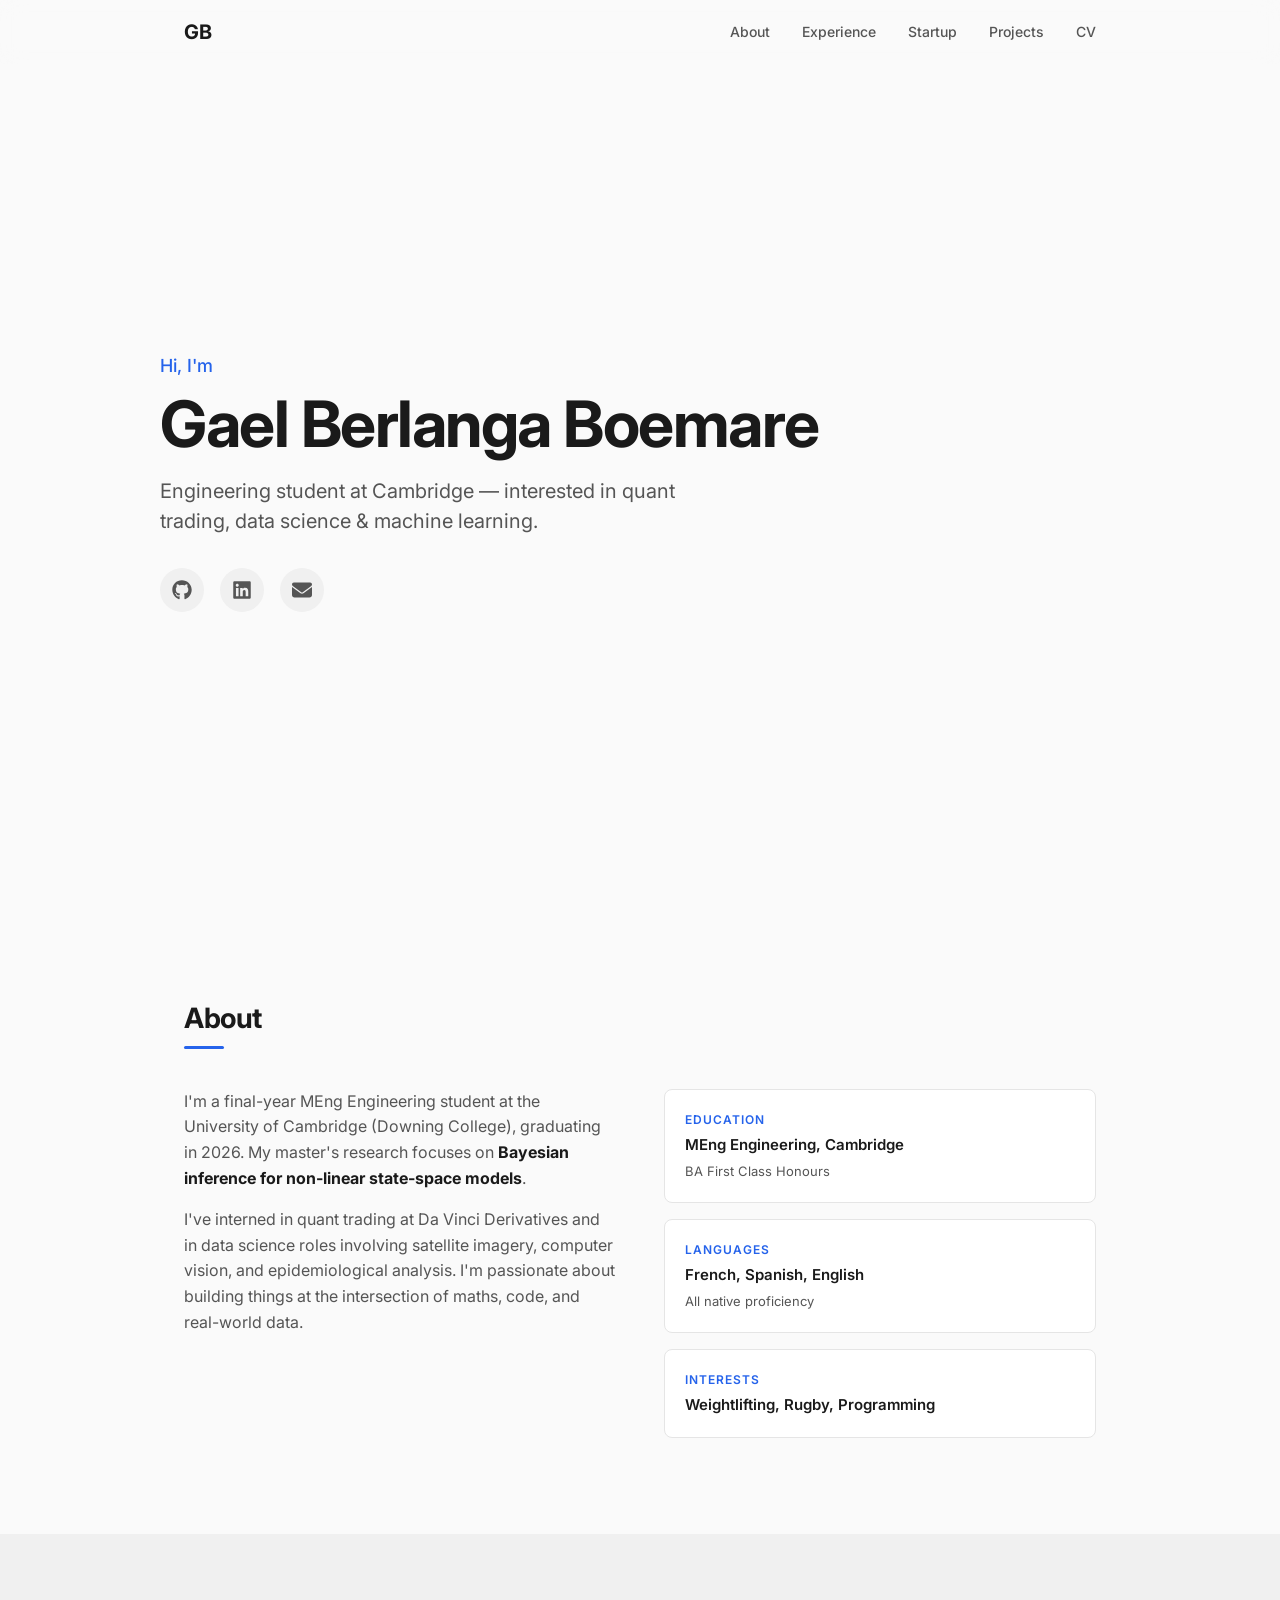
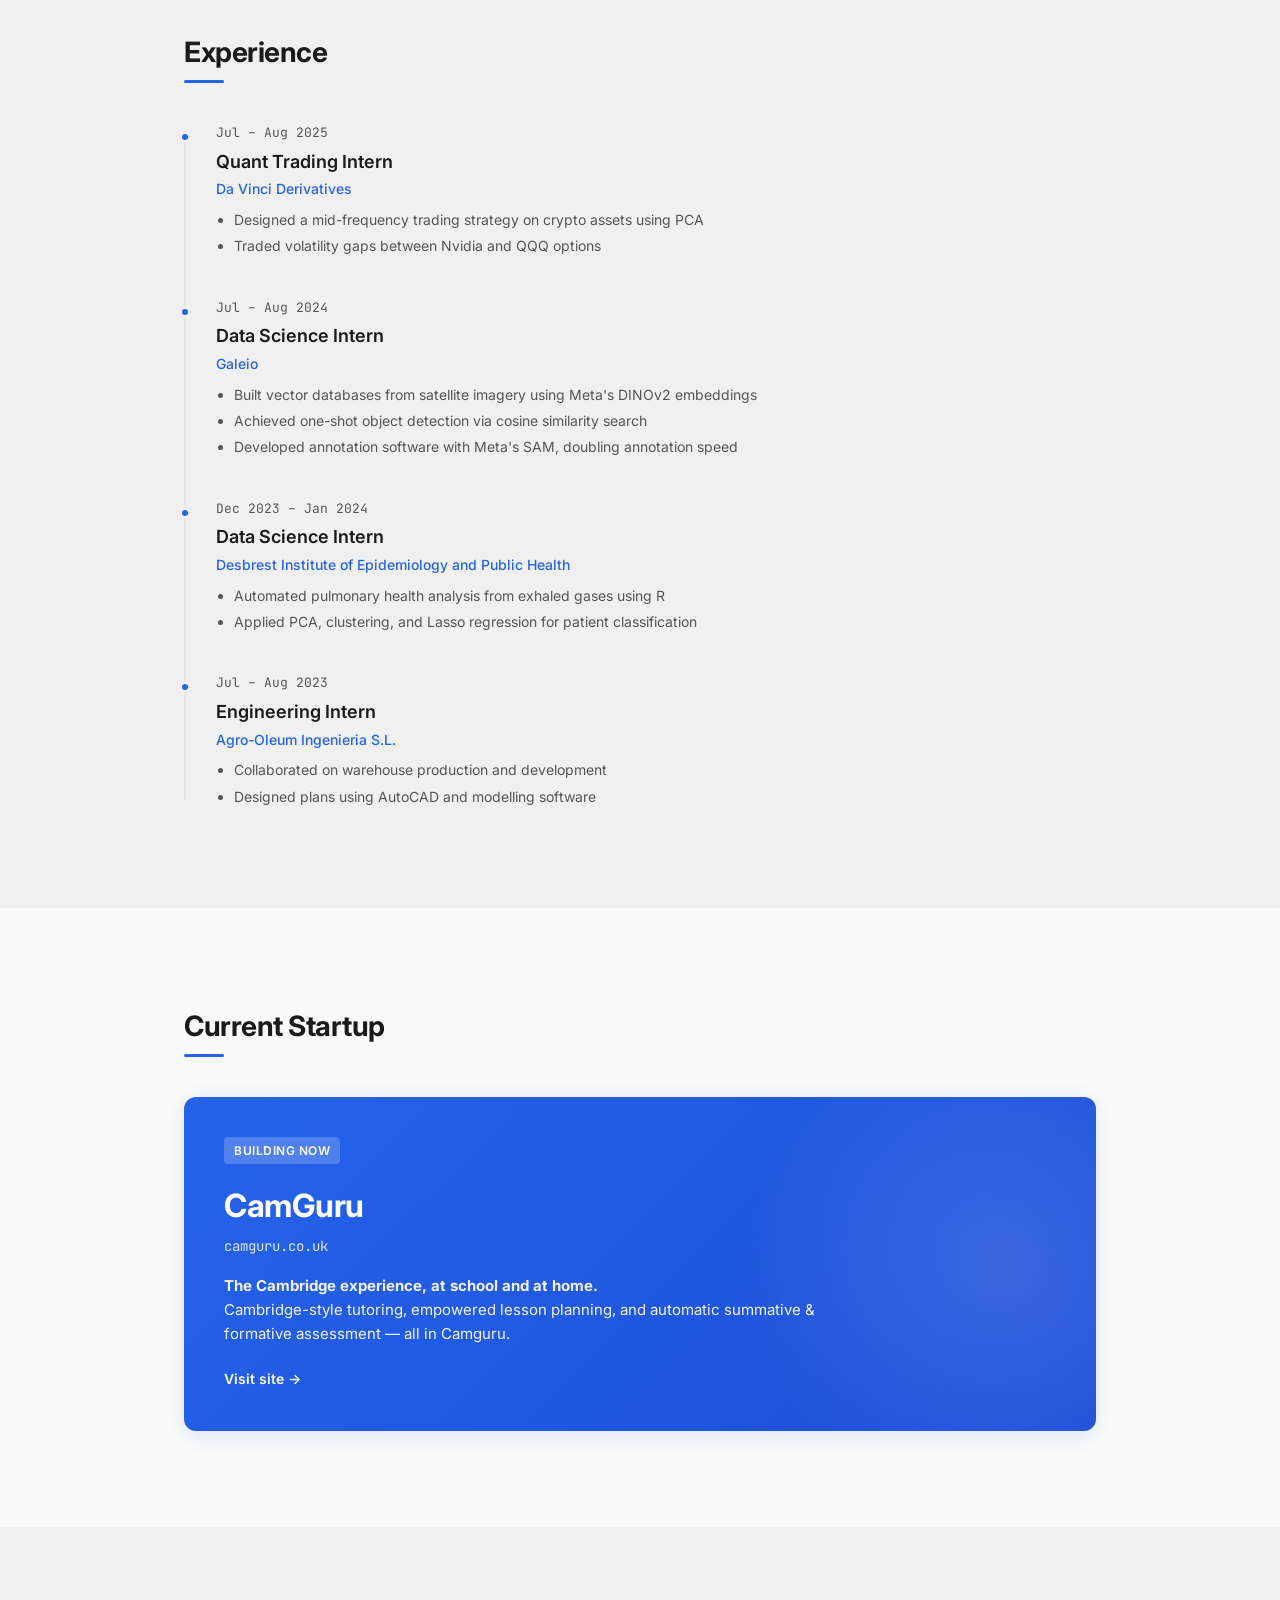
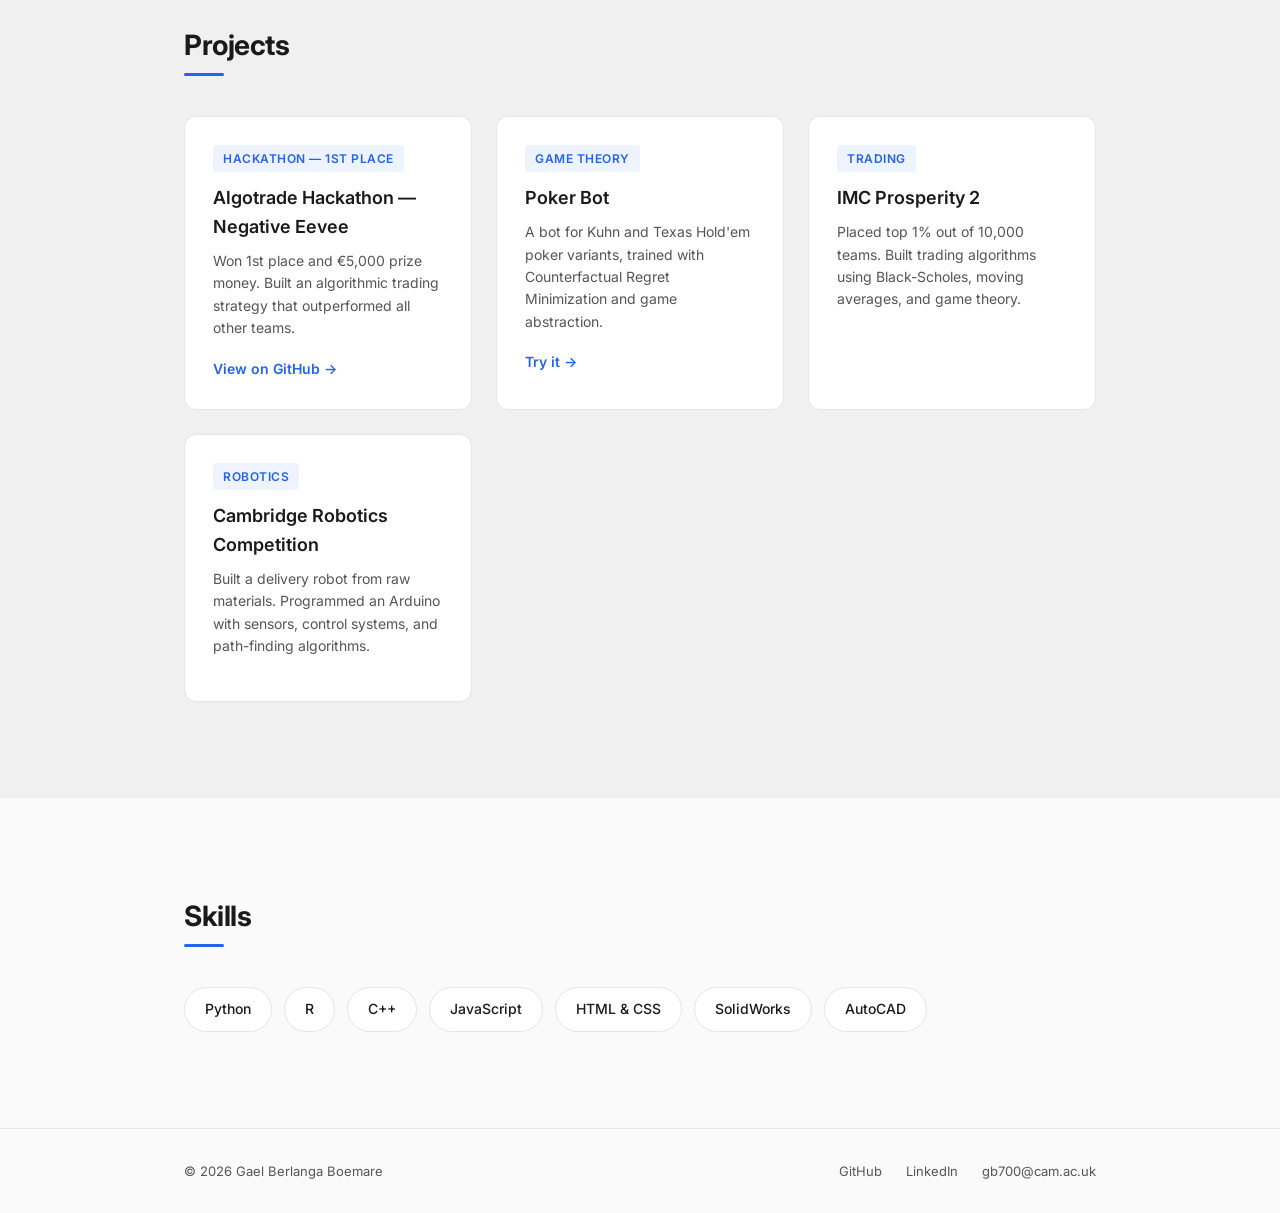
==== index.html @ a9bbea98 "update camguru description Co-Authored-By: Claude Opus 4.7 (1M context) <noreply@anthropic.com>" ====
<!DOCTYPE html>
<html lang="en">
<head>
  <meta charset="utf-8">
  <meta name="viewport" content="width=device-width, initial-scale=1.0">
  <title>Gael Berlanga Boemare</title>
  <meta name="description" content="Gael Berlanga Boemare — Engineering student at Cambridge. Quant trading, data science, and machine learning.">
  <meta name="keywords" content="Gael Berlanga Boemare, Cambridge, Engineering, Quant, Data Science, Machine Learning, AI, Python">
  <meta name="author" content="Gael Berlanga Boemare">

  <meta property="og:title" content="Gael Berlanga Boemare">
  <meta property="og:description" content="Engineering student at Cambridge. Quant trading, data science, and machine learning.">
  <meta property="og:type" content="website">

  <link rel="icon" type="image/svg+xml" href="/assets/icon.svg">
  <link rel="icon" type="image/png" sizes="32x32" href="/assets/icon-32.png">
  <link rel="icon" type="image/png" sizes="144x144" href="/assets/icon-144.png">
  <link rel="apple-touch-icon" href="/assets/apple-touch-icon.png">
  <link rel="preconnect" href="https://fonts.googleapis.com">
  <link rel="preconnect" href="https://fonts.gstatic.com" crossorigin>
  <link href="https://fonts.googleapis.com/css2?family=Inter:wght@400;500;600;700&family=JetBrains+Mono:wght@400;500&display=swap" rel="stylesheet">
  <link rel="stylesheet" href="/style.css">
</head>
<body>

  <!-- Navigation -->
  <nav id="nav">
    <div class="nav-inner">
      <a href="#" class="nav-logo">GB</a>
      <div class="nav-links">
        <a href="#about">About</a>
        <a href="#experience">Experience</a>
        <a href="#startup">Startup</a>
        <a href="#projects">Projects</a>
        <a href="/GaelBerlangaBoemareCV.pdf" target="_blank">CV</a>
      </div>
    </div>
  </nav>

  <!-- Hero -->
  <header class="hero">
    <div class="hero-content">
      <p class="hero-greeting">Hi, I'm</p>
      <h1 class="hero-name">Gael Berlanga Boemare</h1>
      <p class="hero-tagline">Engineering student at Cambridge &mdash; interested in quant trading, data science &amp; machine learning.</p>
      <div class="hero-links">
        <a href="https://github.com/Gael-BB" target="_blank" rel="noopener" aria-label="GitHub">
          <svg viewBox="0 0 496 512" fill="currentColor"><path d="M165.9 397.4c0 2-2.3 3.6-5.2 3.6-3.3.3-5.6-1.3-5.6-3.6 0-2 2.3-3.6 5.2-3.6 3-.3 5.6 1.3 5.6 3.6zm-31.1-4.5c-.7 2 1.3 4.3 4.3 4.9 2.6 1 5.6 0 6.2-2s-1.3-4.3-4.3-5.2c-2.6-.7-5.5.3-6.2 2.3zm44.2-1.7c-2.9.7-4.9 2.6-4.6 4.9.3 2 2.9 3.3 5.9 2.6 2.9-.7 4.9-2.6 4.6-4.6-.3-1.9-3-3.2-5.9-2.9zM244.8 8C106.1 8 0 113.3 0 252c0 110.9 69.8 205.8 169.5 239.2 12.8 2.3 17.3-5.6 17.3-12.1 0-6.2-.3-40.4-.3-61.4 0 0-70 15-84.7-29.8 0 0-11.4-29.1-27.8-36.6 0 0-22.9-15.7 1.6-15.4 0 0 24.9 2 38.6 25.8 21.9 38.6 58.6 27.5 72.9 20.9 2.3-16 8.8-27.1 16-33.7-55.9-6.2-112.3-14.3-112.3-110.5 0-27.5 7.6-41.3 23.6-58.9-2.6-6.5-11.1-33.3 2.6-67.9 20.9-6.5 69 27 69 27 20-5.6 41.5-8.5 62.8-8.5s42.8 2.9 62.8 8.5c0 0 48.1-33.6 69-27 13.7 34.7 5.2 61.4 2.6 67.9 16 17.7 25.8 31.5 25.8 58.9 0 96.5-58.9 104.2-114.8 110.5 9.2 7.9 17 22.9 17 46.4 0 33.7-.3 75.4-.3 83.6 0 6.5 4.6 14.4 17.3 12.1C428.2 457.8 496 362.9 496 252 496 113.3 383.5 8 244.8 8zM97.2 352.9c-1.3 1-1 3.3.7 5.2 1.6 1.6 3.9 2.3 5.2 1 1.3-1 1-3.3-.7-5.2-1.6-1.6-3.9-2.3-5.2-1zm-10.8-8.1c-.7 1.3.3 2.9 2.3 3.9 1.6 1 3.6.7 4.3-.7.7-1.3-.3-2.9-2.3-3.9-2-.6-3.6-.3-4.3.7zm32.4 35.6c-1.6 1.3-1 4.3 1.3 6.2 2.3 2.3 5.2 2.6 6.5 1 1.3-1.3.7-4.3-1.3-6.2-2.2-2.3-5.2-2.6-6.5-1zm-11.4-14.7c-1.6 1-1.6 3.6 0 5.9 1.6 2.3 4.3 3.3 5.6 2.3 1.6-1.3 1.6-3.9 0-6.2-1.4-2.3-4-3.3-5.6-2z"/></svg>
        </a>
        <a href="https://linkedin.com/in/gael-berlanga" target="_blank" rel="noopener" aria-label="LinkedIn">
          <svg viewBox="0 0 448 512" fill="currentColor"><path d="M416 32H31.9C14.3 32 0 46.5 0 64.3v383.4C0 465.5 14.3 480 31.9 480H416c17.6 0 32-14.5 32-32.3V64.3c0-17.8-14.4-32.3-32-32.3zM135.4 416H69V202.2h66.5V416zm-33.2-243c-21.3 0-38.5-17.3-38.5-38.5S80.9 96 102.2 96c21.2 0 38.5 17.3 38.5 38.5 0 21.3-17.2 38.5-38.5 38.5zm282.1 243h-66.4V312c0-24.8-.5-56.7-34.5-56.7-34.6 0-39.9 27-39.9 54.9V416h-66.4V202.2h63.7v29.2h.9c8.9-16.8 30.6-34.5 62.9-34.5 67.2 0 79.7 44.3 79.7 101.9V416z"/></svg>
        </a>
        <a href="mailto:gb700@cam.ac.uk" aria-label="Email">
          <svg viewBox="0 0 512 512" fill="currentColor"><path d="M48 64C21.5 64 0 85.5 0 112c0 15.1 7.1 29.3 19.2 38.4L236.8 313.6c11.4 8.5 27 8.5 38.4 0L492.8 150.4c12.1-9.1 19.2-23.3 19.2-38.4c0-26.5-21.5-48-48-48H48zM0 176V384c0 35.3 28.7 64 64 64H448c35.3 0 64-28.7 64-64V176L294.4 339.2c-22.8 17.1-54 17.1-76.8 0L0 176z"/></svg>
        </a>
      </div>
    </div>
  </header>

  <main>

    <!-- About -->
    <section id="about" class="section">
      <div class="container">
        <h2 class="section-title">About</h2>
        <div class="about-grid">
          <div class="about-text">
            <p>I'm a final-year MEng Engineering student at the University of Cambridge (Downing College), graduating in 2026. My master's research focuses on <strong>Bayesian inference for non-linear state-space models</strong>.</p>
            <p>I've interned in quant trading at Da Vinci Derivatives and in data science roles involving satellite imagery, computer vision, and epidemiological analysis. I'm passionate about building things at the intersection of maths, code, and real-world data.</p>
          </div>
          <div class="about-details">
            <div class="detail-card">
              <span class="detail-label">Education</span>
              <span class="detail-value">MEng Engineering, Cambridge</span>
              <span class="detail-sub">BA First Class Honours</span>
            </div>
            <div class="detail-card">
              <span class="detail-label">Languages</span>
              <span class="detail-value">French, Spanish, English</span>
              <span class="detail-sub">All native proficiency</span>
            </div>
            <div class="detail-card">
              <span class="detail-label">Interests</span>
              <span class="detail-value">Weightlifting, Rugby, Programming</span>
            </div>
          </div>
        </div>
      </div>
    </section>

    <!-- Experience -->
    <section id="experience" class="section section-alt">
      <div class="container">
        <h2 class="section-title">Experience</h2>
        <div class="timeline">

          <div class="timeline-item">
            <div class="timeline-date">Jul &ndash; Aug 2025</div>
            <div class="timeline-content">
              <h3>Quant Trading Intern</h3>
              <p class="timeline-company">Da Vinci Derivatives</p>
              <ul>
                <li>Designed a mid-frequency trading strategy on crypto assets using PCA</li>
                <li>Traded volatility gaps between Nvidia and QQQ options</li>
              </ul>
            </div>
          </div>

          <div class="timeline-item">
            <div class="timeline-date">Jul &ndash; Aug 2024</div>
            <div class="timeline-content">
              <h3>Data Science Intern</h3>
              <p class="timeline-company">Galeio</p>
              <ul>
                <li>Built vector databases from satellite imagery using Meta's DINOv2 embeddings</li>
                <li>Achieved one-shot object detection via cosine similarity search</li>
                <li>Developed annotation software with Meta's SAM, doubling annotation speed</li>
              </ul>
            </div>
          </div>

          <div class="timeline-item">
            <div class="timeline-date">Dec 2023 &ndash; Jan 2024</div>
            <div class="timeline-content">
              <h3>Data Science Intern</h3>
              <p class="timeline-company">Desbrest Institute of Epidemiology and Public Health</p>
              <ul>
                <li>Automated pulmonary health analysis from exhaled gases using R</li>
                <li>Applied PCA, clustering, and Lasso regression for patient classification</li>
              </ul>
            </div>
          </div>

          <div class="timeline-item">
            <div class="timeline-date">Jul &ndash; Aug 2023</div>
            <div class="timeline-content">
              <h3>Engineering Intern</h3>
              <p class="timeline-company">Agro-Oleum Ingenieria S.L.</p>
              <ul>
                <li>Collaborated on warehouse production and development</li>
                <li>Designed plans using AutoCAD and modelling software</li>
              </ul>
            </div>
          </div>

        </div>
      </div>
    </section>

    <!-- Current Startup -->
    <section id="startup" class="section">
      <div class="container">
        <h2 class="section-title">Current Startup</h2>
        <a href="https://camguru.co.uk" target="_blank" rel="noopener" class="startup-card">
          <div class="startup-tag">Building Now</div>
          <h3 class="startup-name">CamGuru</h3>
          <p class="startup-url">camguru.co.uk</p>
          <p class="startup-desc"><strong>The Cambridge experience, at school and at home.</strong><br>Cambridge-style tutoring, empowered lesson planning, and automatic summative &amp; formative assessment &mdash; all in Camguru.</p>
          <span class="startup-link">Visit site &rarr;</span>
        </a>
      </div>
    </section>

    <!-- Projects -->
    <section id="projects" class="section section-alt">
      <div class="container">
        <h2 class="section-title">Projects</h2>
        <div class="projects-grid">

          <div class="project-card">
            <div class="project-tag">Hackathon &mdash; 1st Place</div>
            <h3>Algotrade Hackathon &mdash; Negative Eevee</h3>
            <p>Won 1st place and &euro;5,000 prize money. Built an algorithmic trading strategy that outperformed all other teams.</p>
            <a href="https://github.com/alexbolfa/algotrade-negative-eevee" target="_blank" rel="noopener" class="project-link">View on GitHub &rarr;</a>
          </div>

          <div class="project-card">
            <div class="project-tag">Game Theory</div>
            <h3>Poker Bot</h3>
            <p>A bot for Kuhn and Texas Hold'em poker variants, trained with Counterfactual Regret Minimization and game abstraction.</p>
            <button onclick="openPokerBot()" class="project-link">Try it &rarr;</button>
          </div>

          <div class="project-card">
            <div class="project-tag">Trading</div>
            <h3>IMC Prosperity 2</h3>
            <p>Placed top 1% out of 10,000 teams. Built trading algorithms using Black-Scholes, moving averages, and game theory.</p>
          </div>

          <div class="project-card">
            <div class="project-tag">Robotics</div>
            <h3>Cambridge Robotics Competition</h3>
            <p>Built a delivery robot from raw materials. Programmed an Arduino with sensors, control systems, and path-finding algorithms.</p>
          </div>

        </div>
      </div>
    </section>

    <!-- Skills -->
    <section class="section">
      <div class="container">
        <h2 class="section-title">Skills</h2>
        <div class="skills-grid">
          <span class="skill">Python</span>
          <span class="skill">R</span>
          <span class="skill">C++</span>
          <span class="skill">JavaScript</span>
          <span class="skill">HTML &amp; CSS</span>
          <span class="skill">SolidWorks</span>
          <span class="skill">AutoCAD</span>
        </div>
      </div>
    </section>

  </main>

  <!-- Footer -->
  <footer>
    <div class="container footer-inner">
      <p>&copy; 2026 Gael Berlanga Boemare</p>
      <div class="footer-links">
        <a href="https://github.com/Gael-BB" target="_blank" rel="noopener">GitHub</a>
        <a href="https://linkedin.com/in/gael-berlanga" target="_blank" rel="noopener">LinkedIn</a>
        <a href="mailto:gb700@cam.ac.uk">gb700@cam.ac.uk</a>
      </div>
    </div>
  </footer>

  <!-- Poker Bot Modal -->
  <div id="poker-modal" class="modal-overlay" onclick="closePokerBot(event)">
    <div class="modal">
      <button class="modal-close" onclick="closePokerBot()" aria-label="Close">&times;</button>
      <iframe id="poker-iframe" src="" allowfullscreen></iframe>
    </div>
  </div>

  <script>
    // Poker bot modal
    function openPokerBot() {
      const modal = document.getElementById('poker-modal');
      const iframe = document.getElementById('poker-iframe');
      iframe.src = 'https://poker-bot-two.vercel.app/';
      modal.classList.add('active');
      document.body.style.overflow = 'hidden';
    }

    function closePokerBot(e) {
      if (e && e.target !== e.currentTarget) return;
      const modal = document.getElementById('poker-modal');
      const iframe = document.getElementById('poker-iframe');
      modal.classList.remove('active');
      document.body.style.overflow = '';
      iframe.src = '';
    }

    document.addEventListener('keydown', (e) => {
      if (e.key === 'Escape') closePokerBot();
    });

    // Sticky nav shadow on scroll
    const nav = document.getElementById('nav');
    window.addEventListener('scroll', () => {
      nav.classList.toggle('scrolled', window.scrollY > 20);
    });

    // Animate elements on scroll
    const observer = new IntersectionObserver((entries) => {
      entries.forEach(entry => {
        if (entry.isIntersecting) {
          entry.target.classList.add('visible');
        }
      });
    }, { threshold: 0.1 });

    document.querySelectorAll('.timeline-item, .project-card, .startup-card, .about-text, .about-details, .skills-grid').forEach(el => {
      observer.observe(el);
    });
  </script>

</body>
</html>
---- style.css ----
/* ── Variables ── */
:root {
  --color-bg: #fafafa;
  --color-bg-alt: #f0f0f0;
  --color-surface: #fff;
  --color-text: #1a1a1a;
  --color-text-secondary: #555;
  --color-accent: #2563eb;
  --color-accent-hover: #1d4ed8;
  --color-border: #e5e5e5;
  --font-body: 'Inter', -apple-system, BlinkMacSystemFont, 'Segoe UI', sans-serif;
  --font-mono: 'JetBrains Mono', monospace;
  --radius: 12px;
  --radius-sm: 8px;
  --max-width: 960px;
  --nav-height: 64px;
}

/* ── Reset ── */
*, *::before, *::after {
  margin: 0;
  padding: 0;
  box-sizing: border-box;
}

html {
  scroll-behavior: smooth;
  scroll-padding-top: calc(var(--nav-height) + 24px);
}

body {
  font-family: var(--font-body);
  font-size: 16px;
  line-height: 1.6;
  color: var(--color-text);
  background: var(--color-bg);
  -webkit-font-smoothing: antialiased;
}

a {
  color: var(--color-accent);
  text-decoration: none;
  transition: color 0.2s;
}

a:hover {
  color: var(--color-accent-hover);
}

ul {
  list-style: none;
}

/* ── Container ── */
.container {
  max-width: var(--max-width);
  margin: 0 auto;
  padding: 0 24px;
}

/* ── Navigation ── */
nav {
  position: fixed;
  top: 0;
  left: 0;
  right: 0;
  height: var(--nav-height);
  background: rgba(250, 250, 250, 0.85);
  backdrop-filter: blur(12px);
  -webkit-backdrop-filter: blur(12px);
  z-index: 100;
  transition: box-shadow 0.3s;
}

nav.scrolled {
  box-shadow: 0 1px 12px rgba(0, 0, 0, 0.06);
}

.nav-inner {
  max-width: var(--max-width);
  margin: 0 auto;
  padding: 0 24px;
  height: 100%;
  display: flex;
  align-items: center;
  justify-content: space-between;
}

.nav-logo {
  font-weight: 700;
  font-size: 20px;
  color: var(--color-text);
  letter-spacing: -0.5px;
}

.nav-logo:hover {
  color: var(--color-accent);
}

.nav-links {
  display: flex;
  gap: 32px;
}

.nav-links a {
  font-size: 14px;
  font-weight: 500;
  color: var(--color-text-secondary);
  transition: color 0.2s;
}

.nav-links a:hover {
  color: var(--color-text);
}

/* ── Hero ── */
.hero {
  min-height: 100vh;
  display: flex;
  align-items: center;
  padding: 0 24px;
  padding-top: var(--nav-height);
}

.hero-content {
  max-width: var(--max-width);
  margin: 0 auto;
  width: 100%;
}

.hero-greeting {
  font-size: 18px;
  color: var(--color-accent);
  font-weight: 500;
  margin-bottom: 8px;
}

.hero-name {
  font-size: clamp(36px, 6vw, 64px);
  font-weight: 700;
  letter-spacing: -1.5px;
  line-height: 1.1;
  margin-bottom: 16px;
}

.hero-tagline {
  font-size: clamp(16px, 2.5vw, 20px);
  color: var(--color-text-secondary);
  max-width: 560px;
  line-height: 1.5;
  margin-bottom: 32px;
}

.hero-links {
  display: flex;
  gap: 16px;
}

.hero-links a {
  display: flex;
  align-items: center;
  justify-content: center;
  width: 44px;
  height: 44px;
  border-radius: 50%;
  background: var(--color-bg-alt);
  color: var(--color-text-secondary);
  transition: background 0.2s, color 0.2s, transform 0.2s;
}

.hero-links a:hover {
  background: var(--color-accent);
  color: #fff;
  transform: translateY(-2px);
}

.hero-links svg {
  width: 20px;
  height: 20px;
}

/* ── Sections ── */
.section {
  padding: 96px 0;
}

.section-alt {
  background: var(--color-bg-alt);
}

.section-title {
  font-size: 28px;
  font-weight: 700;
  letter-spacing: -0.5px;
  margin-bottom: 48px;
  position: relative;
  display: inline-block;
}

.section-title::after {
  content: '';
  position: absolute;
  bottom: -8px;
  left: 0;
  width: 40px;
  height: 3px;
  background: var(--color-accent);
  border-radius: 2px;
}

/* ── About ── */
.about-grid {
  display: grid;
  grid-template-columns: 1fr 1fr;
  gap: 48px;
  align-items: start;
}

.about-text p {
  color: var(--color-text-secondary);
  margin-bottom: 16px;
}

.about-text strong {
  color: var(--color-text);
}

.about-details {
  display: flex;
  flex-direction: column;
  gap: 16px;
}

.detail-card {
  background: var(--color-surface);
  border: 1px solid var(--color-border);
  border-radius: var(--radius-sm);
  padding: 20px;
  display: flex;
  flex-direction: column;
  gap: 4px;
}

.detail-label {
  font-size: 12px;
  font-weight: 600;
  text-transform: uppercase;
  letter-spacing: 1px;
  color: var(--color-accent);
}

.detail-value {
  font-weight: 600;
  font-size: 15px;
}

.detail-sub {
  font-size: 13px;
  color: var(--color-text-secondary);
}

/* ── Timeline / Experience ── */
.timeline {
  position: relative;
  padding-left: 32px;
}

.timeline::before {
  content: '';
  position: absolute;
  left: 0;
  top: 8px;
  bottom: 8px;
  width: 2px;
  background: var(--color-border);
}

.timeline-item {
  position: relative;
  margin-bottom: 40px;
  opacity: 0;
  transform: translateY(20px);
  transition: opacity 0.5s, transform 0.5s;
}

.timeline-item.visible {
  opacity: 1;
  transform: translateY(0);
}

.timeline-item::before {
  content: '';
  position: absolute;
  left: -37px;
  top: 8px;
  width: 12px;
  height: 12px;
  border-radius: 50%;
  background: var(--color-accent);
  border: 3px solid var(--color-bg-alt);
}

.timeline-item:last-child {
  margin-bottom: 0;
}

.timeline-date {
  font-family: var(--font-mono);
  font-size: 13px;
  color: var(--color-text-secondary);
  margin-bottom: 4px;
}

.timeline-content h3 {
  font-size: 18px;
  font-weight: 600;
  margin-bottom: 2px;
}

.timeline-company {
  font-size: 14px;
  color: var(--color-accent);
  font-weight: 500;
  margin-bottom: 8px;
}

.timeline-content ul {
  list-style: disc;
  padding-left: 18px;
}

.timeline-content li {
  font-size: 14px;
  color: var(--color-text-secondary);
  margin-bottom: 4px;
}

/* ── Startup ── */
.startup-card {
  display: block;
  position: relative;
  background: linear-gradient(135deg, #2563eb 0%, #1d4ed8 100%);
  color: #fff;
  border-radius: var(--radius);
  padding: 40px;
  overflow: hidden;
  opacity: 0;
  transform: translateY(20px);
  transition: opacity 0.5s, transform 0.5s, box-shadow 0.3s;
  box-shadow: 0 4px 20px rgba(37, 99, 235, 0.15);
}

.startup-card.visible {
  opacity: 1;
  transform: translateY(0);
}

.startup-card::before {
  content: '';
  position: absolute;
  top: -50%;
  right: -20%;
  width: 60%;
  height: 200%;
  background: radial-gradient(circle, rgba(255, 255, 255, 0.12) 0%, transparent 60%);
  pointer-events: none;
}

.startup-card:hover {
  color: #fff;
  transform: translateY(-2px);
  box-shadow: 0 12px 40px rgba(37, 99, 235, 0.25);
}

.startup-tag {
  display: inline-block;
  font-size: 12px;
  font-weight: 600;
  text-transform: uppercase;
  letter-spacing: 0.5px;
  background: rgba(255, 255, 255, 0.2);
  padding: 4px 10px;
  border-radius: 4px;
  margin-bottom: 16px;
  position: relative;
}

.startup-name {
  font-size: 32px;
  font-weight: 700;
  letter-spacing: -0.5px;
  margin-bottom: 4px;
  position: relative;
}

.startup-url {
  font-family: var(--font-mono);
  font-size: 14px;
  opacity: 0.85;
  margin-bottom: 16px;
  position: relative;
}

.startup-desc {
  font-size: 15px;
  line-height: 1.6;
  opacity: 0.95;
  max-width: 640px;
  margin-bottom: 20px;
  position: relative;
}

.startup-link {
  font-size: 14px;
  font-weight: 600;
  position: relative;
}

/* ── Projects ── */
.projects-grid {
  display: grid;
  grid-template-columns: repeat(auto-fit, minmax(280px, 1fr));
  gap: 24px;
}

.project-card {
  background: var(--color-surface);
  border: 1px solid var(--color-border);
  border-radius: var(--radius);
  padding: 28px;
  transition: transform 0.2s, box-shadow 0.2s;
  opacity: 0;
  transform: translateY(20px);
  transition: opacity 0.5s, transform 0.5s, box-shadow 0.3s;
}

.project-card.visible {
  opacity: 1;
  transform: translateY(0);
}

.project-card:hover {
  box-shadow: 0 8px 30px rgba(0, 0, 0, 0.06);
}

.project-tag {
  display: inline-block;
  font-size: 12px;
  font-weight: 600;
  text-transform: uppercase;
  letter-spacing: 0.5px;
  color: var(--color-accent);
  background: rgba(37, 99, 235, 0.08);
  padding: 4px 10px;
  border-radius: 4px;
  margin-bottom: 12px;
}

.project-card h3 {
  font-size: 18px;
  font-weight: 600;
  margin-bottom: 8px;
}

.project-card p {
  font-size: 14px;
  color: var(--color-text-secondary);
  margin-bottom: 16px;
}

.project-link {
  font-size: 14px;
  font-weight: 600;
  color: var(--color-accent);
  background: none;
  border: none;
  cursor: pointer;
  padding: 0;
  font-family: var(--font-body);
  transition: color 0.2s;
}

.project-link:hover {
  color: var(--color-accent-hover);
}

/* ── Modal ── */
.modal-overlay {
  position: fixed;
  inset: 0;
  z-index: 200;
  background: rgba(0, 0, 0, 0.6);
  backdrop-filter: blur(4px);
  -webkit-backdrop-filter: blur(4px);
  display: flex;
  align-items: center;
  justify-content: center;
  opacity: 0;
  pointer-events: none;
  transition: opacity 0.3s;
}

.modal-overlay.active {
  opacity: 1;
  pointer-events: auto;
}

.modal {
  position: relative;
  width: 90vw;
  max-width: 1100px;
  aspect-ratio: 16 / 9;
  background: #000;
  border-radius: var(--radius);
  overflow: hidden;
  transform: scale(0.95) translateY(10px);
  transition: transform 0.3s;
}

.modal-overlay.active .modal {
  transform: scale(1) translateY(0);
}

.modal iframe {
  width: 100%;
  height: 100%;
  border: none;
}

.modal-close {
  position: absolute;
  top: -40px;
  right: 0;
  width: 36px;
  height: 36px;
  border-radius: 50%;
  border: none;
  background: rgba(255, 255, 255, 0.15);
  color: #fff;
  font-size: 22px;
  cursor: pointer;
  display: flex;
  align-items: center;
  justify-content: center;
  transition: background 0.2s;
  line-height: 1;
}

.modal-close:hover {
  background: rgba(255, 255, 255, 0.3);
}

/* ── Skills ── */
.skills-grid {
  display: flex;
  flex-wrap: wrap;
  gap: 12px;
  opacity: 0;
  transform: translateY(20px);
  transition: opacity 0.5s, transform 0.5s;
}

.skills-grid.visible {
  opacity: 1;
  transform: translateY(0);
}

.skill {
  background: var(--color-surface);
  border: 1px solid var(--color-border);
  border-radius: 100px;
  padding: 10px 20px;
  font-size: 14px;
  font-weight: 500;
  transition: border-color 0.2s, color 0.2s;
}

.skill:hover {
  border-color: var(--color-accent);
  color: var(--color-accent);
}

/* ── Footer ── */
footer {
  border-top: 1px solid var(--color-border);
  padding: 32px 0;
}

.footer-inner {
  display: flex;
  justify-content: space-between;
  align-items: center;
}

.footer-inner p {
  font-size: 13px;
  color: var(--color-text-secondary);
}

.footer-links {
  display: flex;
  gap: 24px;
}

.footer-links a {
  font-size: 13px;
  color: var(--color-text-secondary);
}

.footer-links a:hover {
  color: var(--color-text);
}

/* ── Scroll animations ── */
.about-text, .about-details {
  opacity: 0;
  transform: translateY(20px);
  transition: opacity 0.5s, transform 0.5s;
}

.about-text.visible, .about-details.visible {
  opacity: 1;
  transform: translateY(0);
}

/* ── Responsive ── */
@media (max-width: 768px) {
  .about-grid {
    grid-template-columns: 1fr;
    gap: 32px;
  }

  .nav-links {
    gap: 20px;
  }

  .nav-links a {
    font-size: 13px;
  }

  .section {
    padding: 64px 0;
  }

  .hero {
    min-height: 90vh;
  }

  .footer-inner {
    flex-direction: column;
    gap: 12px;
    text-align: center;
  }
}

@media (max-width: 480px) {
  .nav-links {
    gap: 14px;
  }

  .hero-links {
    gap: 12px;
  }

  .timeline {
    padding-left: 24px;
  }

  .timeline-item::before {
    left: -29px;
    width: 10px;
    height: 10px;
  }
}
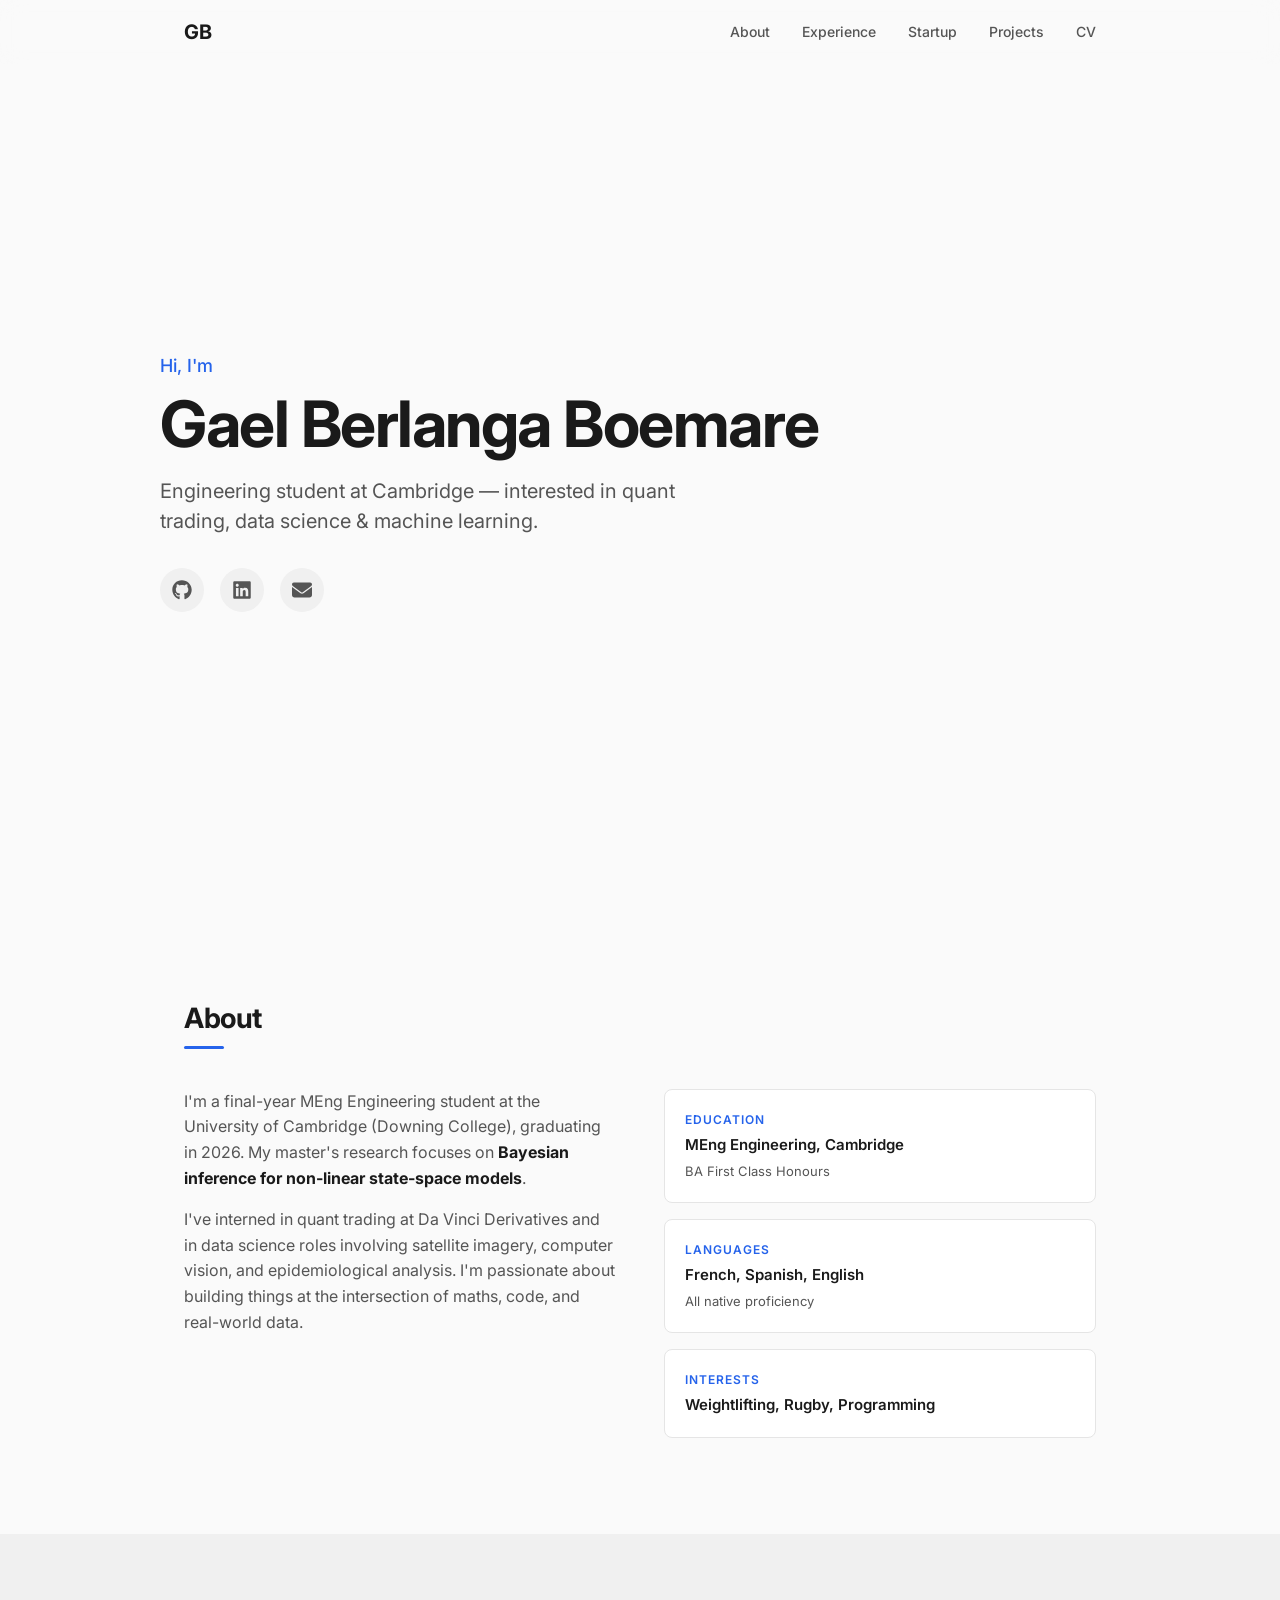
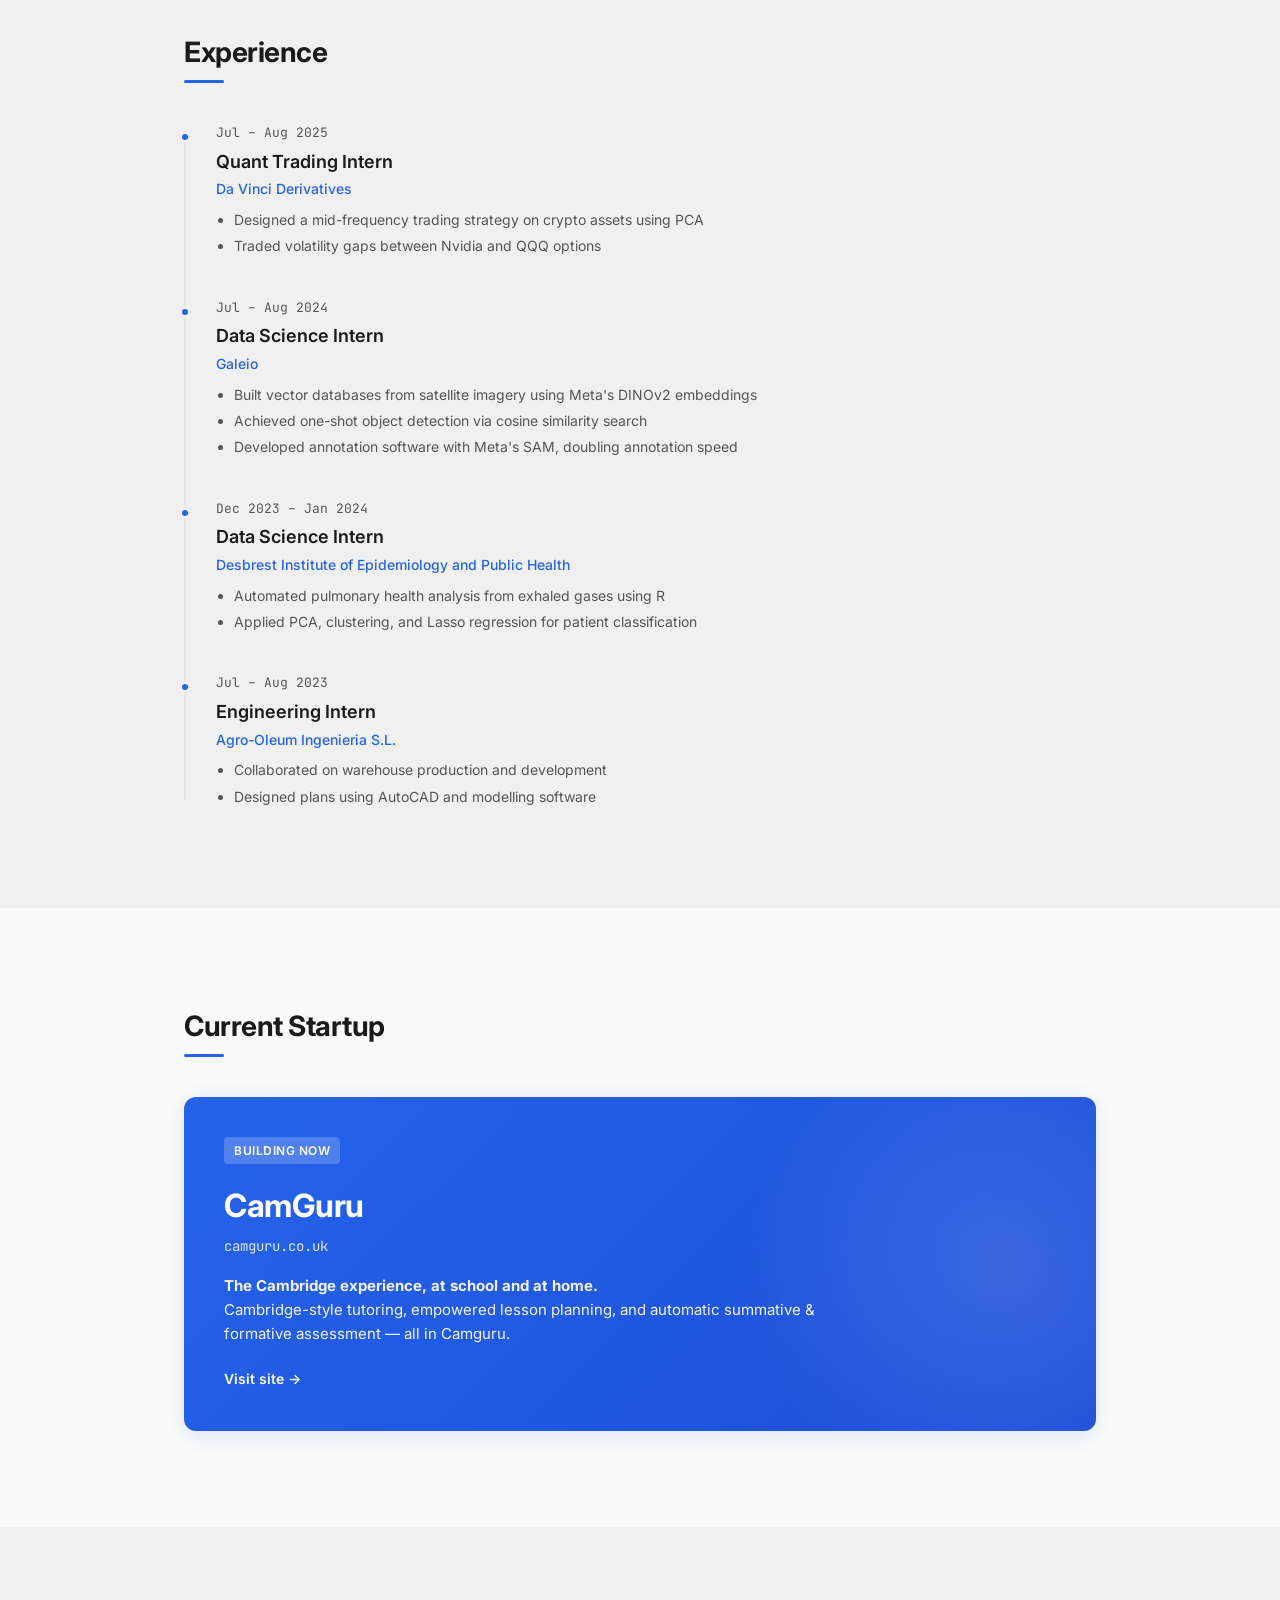
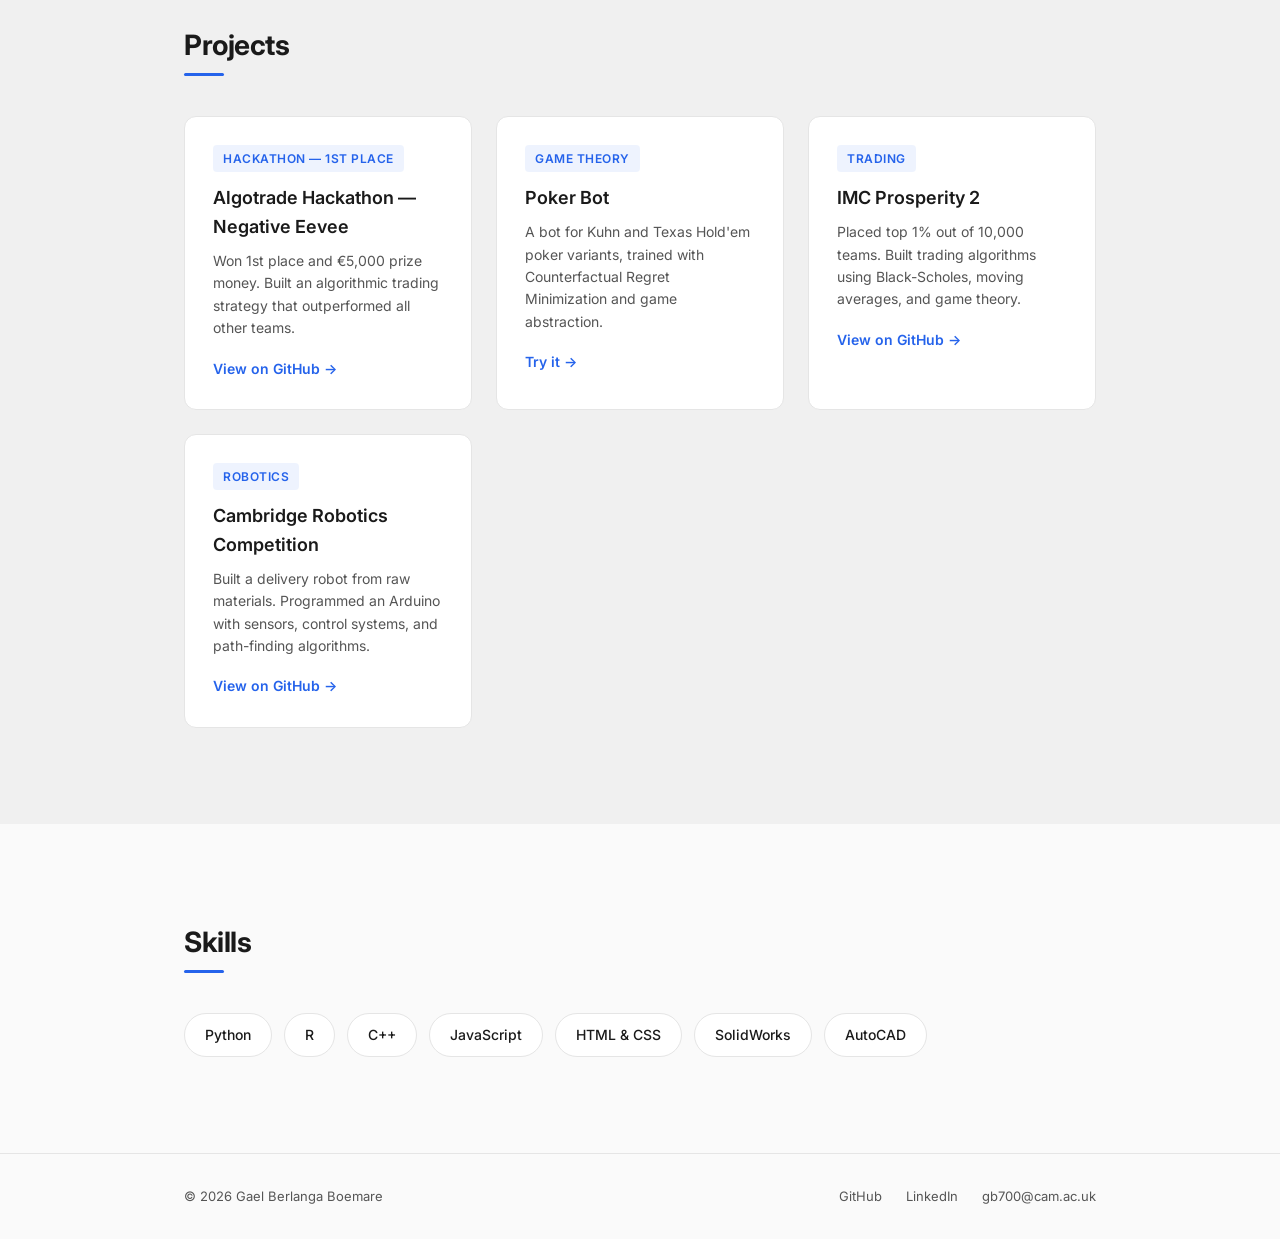
==== commit fd1e0ed4: "add github links to imc prosperity and robotics projects Co-Authored-By: Claude Opus 4.7 (1M context" ====
--- a/index.html
+++ b/index.html
@@ -185,12 +185,14 @@
             <div class="project-tag">Trading</div>
             <h3>IMC Prosperity 2</h3>
             <p>Placed top 1% out of 10,000 teams. Built trading algorithms using Black-Scholes, moving averages, and game theory.</p>
+            <a href="https://github.com/Gael-BB/Prosperity2" target="_blank" rel="noopener" class="project-link">View on GitHub &rarr;</a>
           </div>
 
           <div class="project-card">
             <div class="project-tag">Robotics</div>
             <h3>Cambridge Robotics Competition</h3>
             <p>Built a delivery robot from raw materials. Programmed an Arduino with sensors, control systems, and path-finding algorithms.</p>
+            <a href="https://github.com/apple-phi/idp" target="_blank" rel="noopener" class="project-link">View on GitHub &rarr;</a>
           </div>
 
         </div>
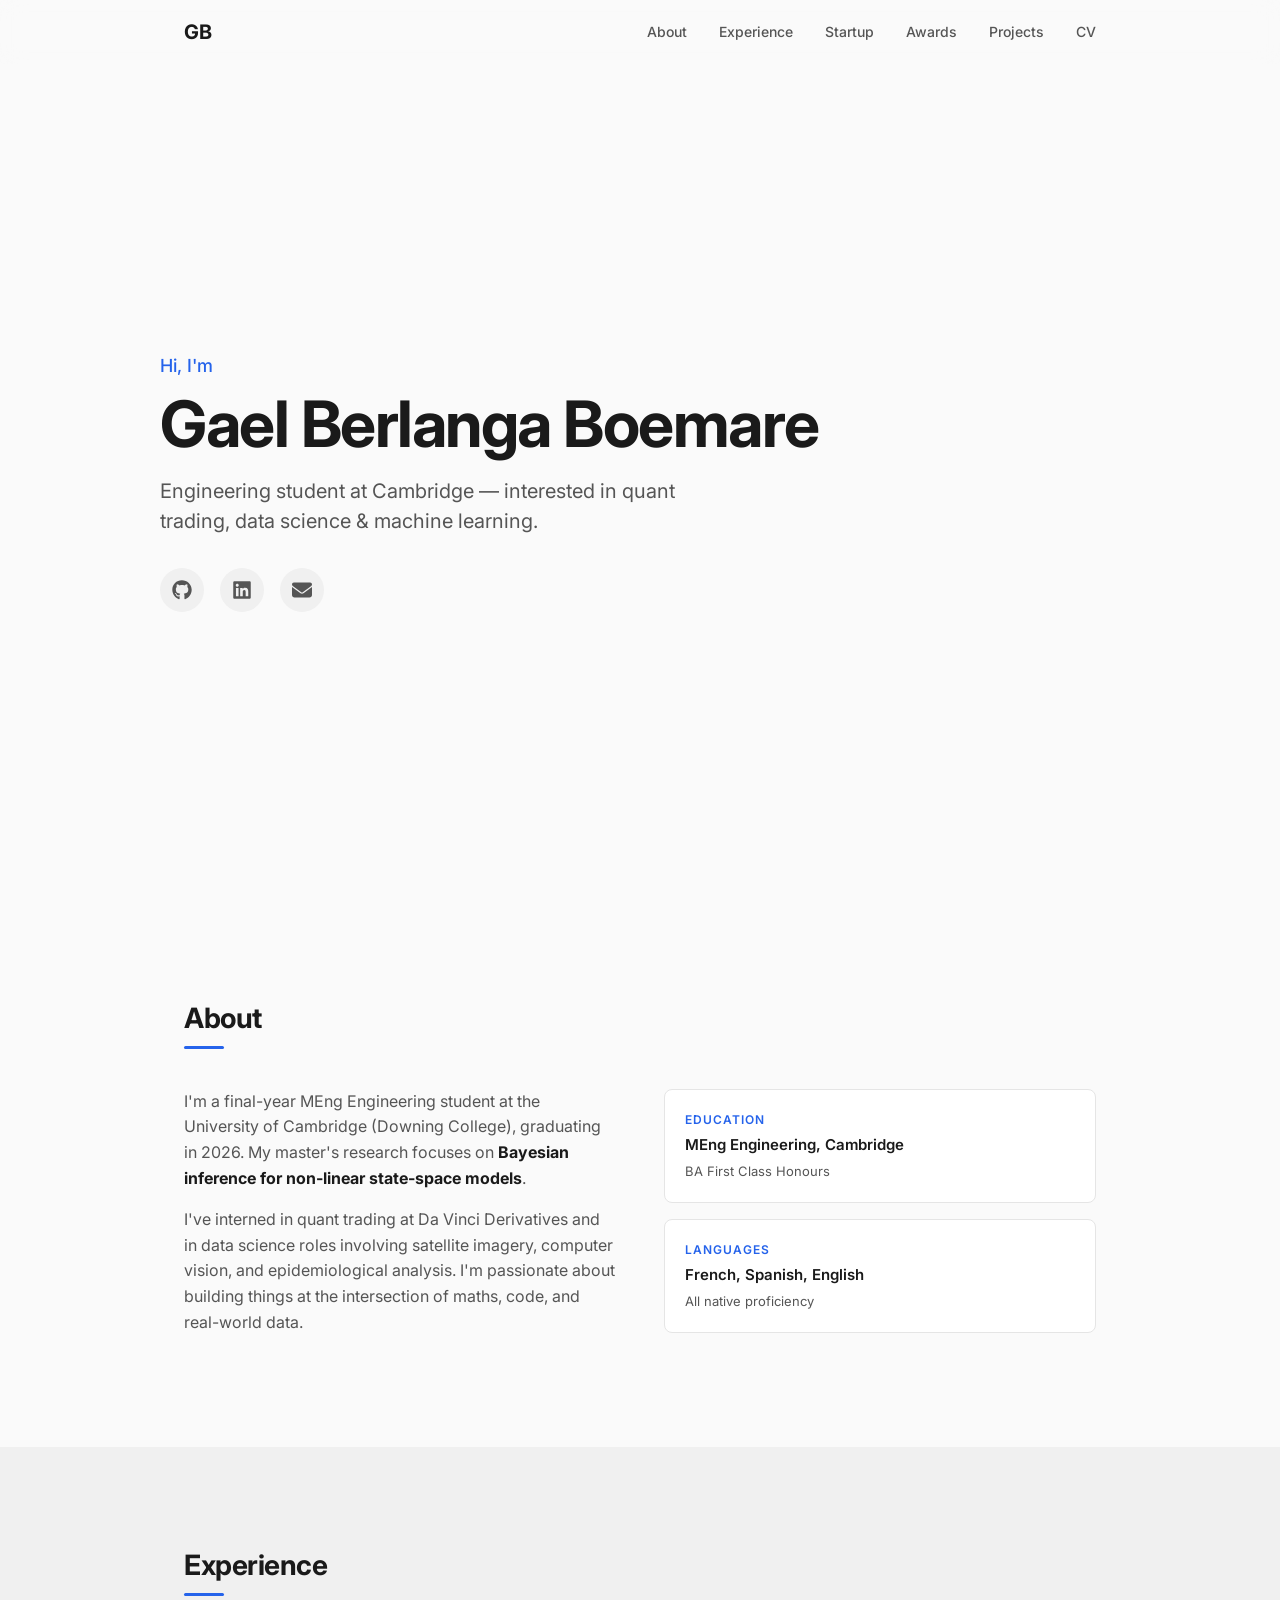
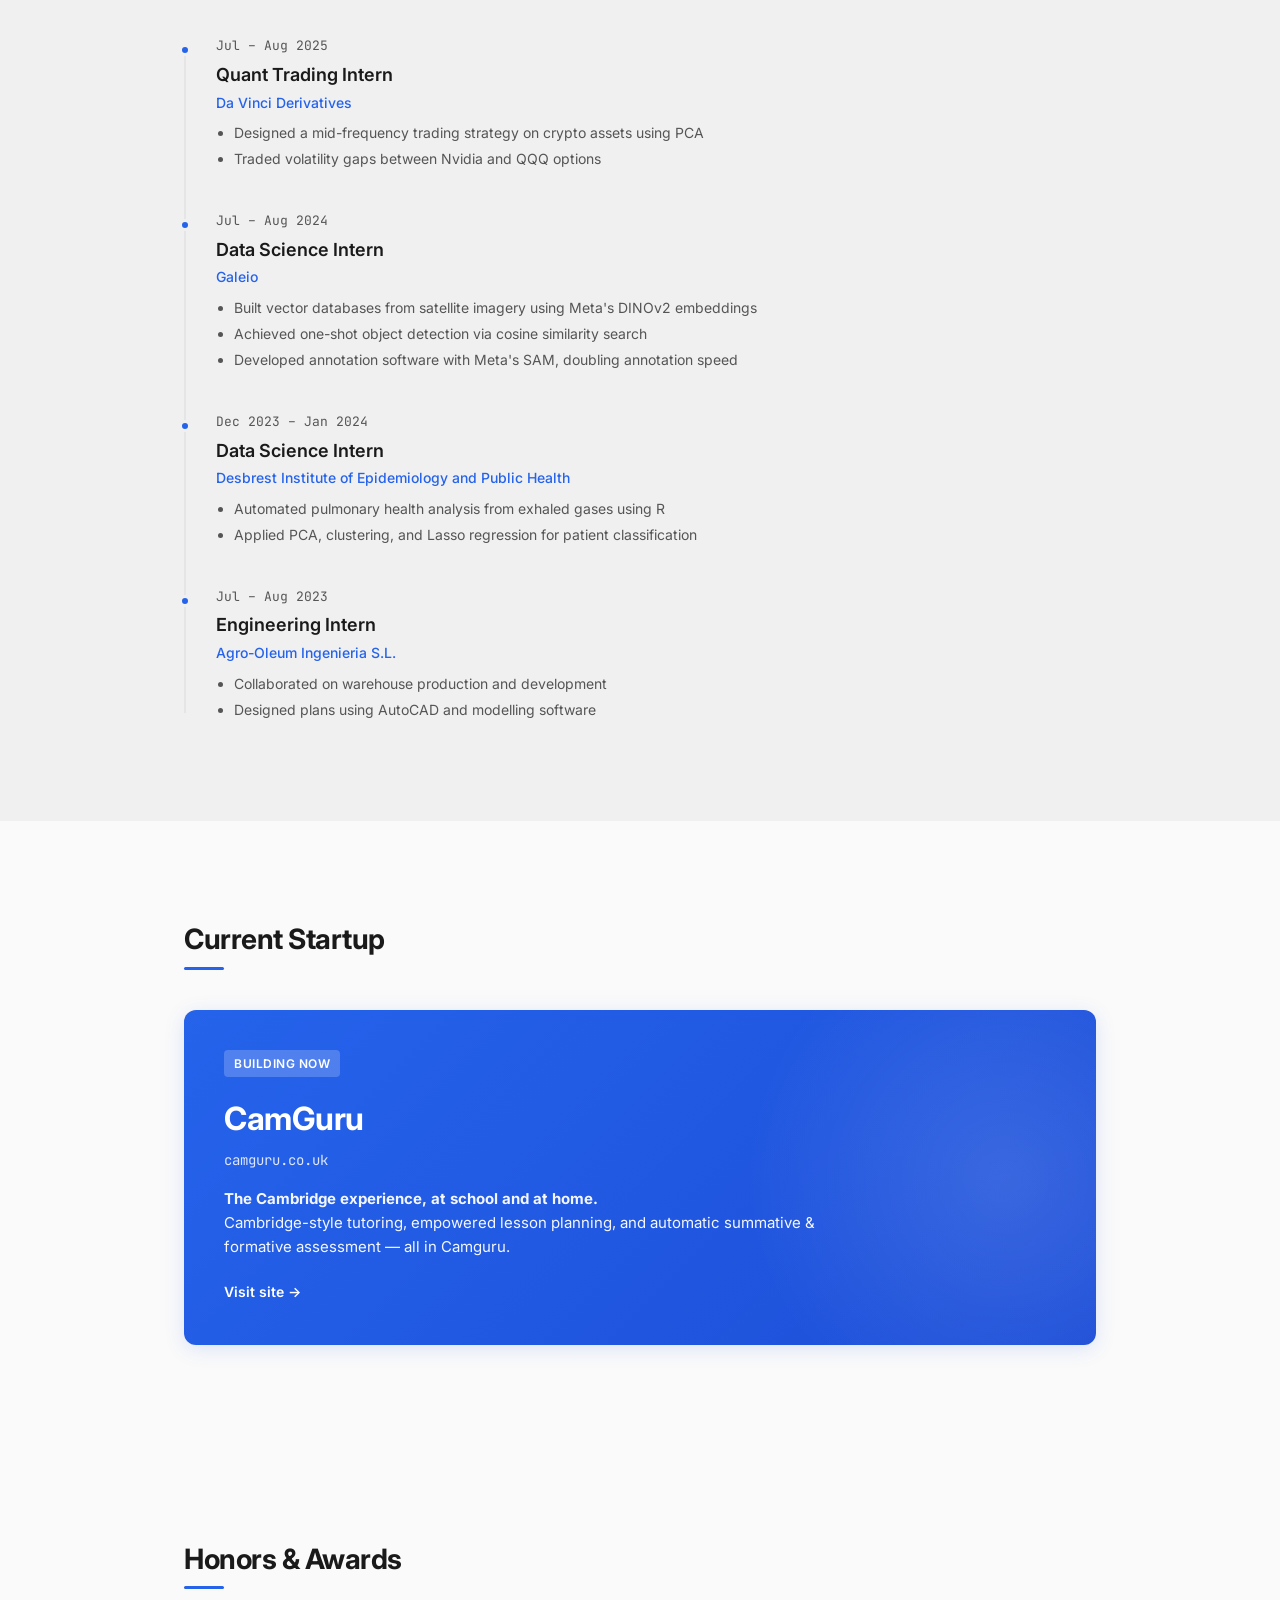
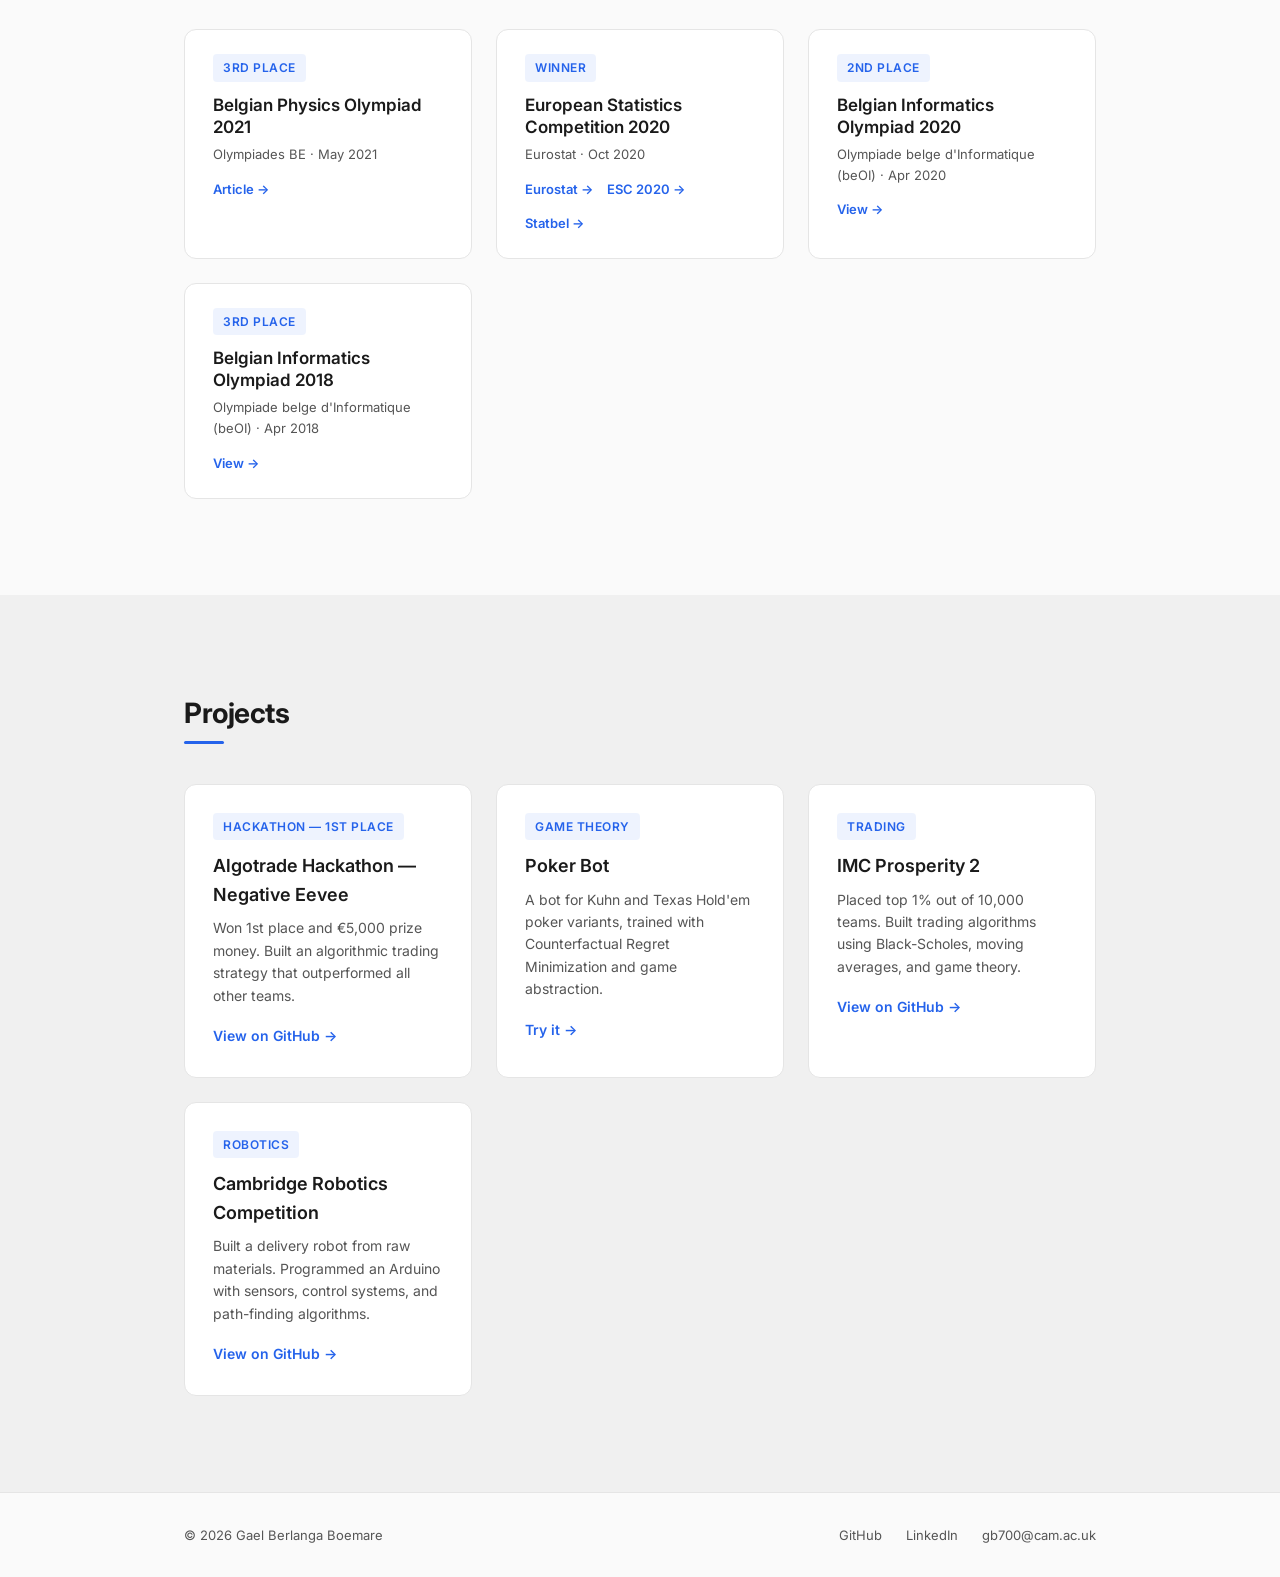
==== commit 42f5b8a6: "add honors & awards section; remove skills and interests Co-Authored-By: Claude Opus 4.7 (1M context" ====
--- a/index.html
+++ b/index.html
@@ -31,6 +31,7 @@
         <a href="#about">About</a>
         <a href="#experience">Experience</a>
         <a href="#startup">Startup</a>
+        <a href="#awards">Awards</a>
         <a href="#projects">Projects</a>
         <a href="/GaelBerlangaBoemareCV.pdf" target="_blank">CV</a>
       </div>
@@ -79,10 +80,6 @@
               <span class="detail-value">French, Spanish, English</span>
               <span class="detail-sub">All native proficiency</span>
             </div>
-            <div class="detail-card">
-              <span class="detail-label">Interests</span>
-              <span class="detail-value">Weightlifting, Rugby, Programming</span>
-            </div>
           </div>
         </div>
       </div>
@@ -161,6 +158,54 @@
       </div>
     </section>
 
+    <!-- Honors & Awards -->
+    <section id="awards" class="section">
+      <div class="container">
+        <h2 class="section-title">Honors &amp; Awards</h2>
+        <div class="awards-grid">
+
+          <div class="award-card">
+            <div class="award-tag">3rd Place</div>
+            <h3>Belgian Physics Olympiad 2021</h3>
+            <p class="award-meta">Olympiades BE &middot; May 2021</p>
+            <div class="award-links">
+              <a href="https://www.britishschool.be/bsb-students-are-national-physics-champions/" target="_blank" rel="noopener">Article &rarr;</a>
+            </div>
+          </div>
+
+          <div class="award-card">
+            <div class="award-tag">Winner</div>
+            <h3>European Statistics Competition 2020</h3>
+            <p class="award-meta">Eurostat &middot; Oct 2020</p>
+            <div class="award-links">
+              <a href="https://ec.europa.eu/eurostat/web/products-eurostat-news/-/CN-20200907-1" target="_blank" rel="noopener">Eurostat &rarr;</a>
+              <a href="https://esc-2020.eu/" target="_blank" rel="noopener">ESC 2020 &rarr;</a>
+              <a href="https://statbel.fgov.be/en/news/belgian-winner-european-statistics-competition" target="_blank" rel="noopener">Statbel &rarr;</a>
+            </div>
+          </div>
+
+          <div class="award-card">
+            <div class="award-tag">2nd Place</div>
+            <h3>Belgian Informatics Olympiad 2020</h3>
+            <p class="award-meta">Olympiade belge d'Informatique (beOI) &middot; Apr 2020</p>
+            <div class="award-links">
+              <a href="https://www.be-oi.be/fr/beoi20/" target="_blank" rel="noopener">View &rarr;</a>
+            </div>
+          </div>
+
+          <div class="award-card">
+            <div class="award-tag">3rd Place</div>
+            <h3>Belgian Informatics Olympiad 2018</h3>
+            <p class="award-meta">Olympiade belge d'Informatique (beOI) &middot; Apr 2018</p>
+            <div class="award-links">
+              <a href="https://www.be-oi.be/fr/beoi18/" target="_blank" rel="noopener">View &rarr;</a>
+            </div>
+          </div>
+
+        </div>
+      </div>
+    </section>
+
     <!-- Projects -->
     <section id="projects" class="section section-alt">
       <div class="container">
@@ -195,22 +240,6 @@
             <a href="https://github.com/apple-phi/idp" target="_blank" rel="noopener" class="project-link">View on GitHub &rarr;</a>
           </div>
 
-        </div>
-      </div>
-    </section>
-
-    <!-- Skills -->
-    <section class="section">
-      <div class="container">
-        <h2 class="section-title">Skills</h2>
-        <div class="skills-grid">
-          <span class="skill">Python</span>
-          <span class="skill">R</span>
-          <span class="skill">C++</span>
-          <span class="skill">JavaScript</span>
-          <span class="skill">HTML &amp; CSS</span>
-          <span class="skill">SolidWorks</span>
-          <span class="skill">AutoCAD</span>
         </div>
       </div>
     </section>
@@ -275,7 +304,7 @@
       });
     }, { threshold: 0.1 });
 
-    document.querySelectorAll('.timeline-item, .project-card, .startup-card, .about-text, .about-details, .skills-grid').forEach(el => {
+    document.querySelectorAll('.timeline-item, .project-card, .award-card, .startup-card, .about-text, .about-details, .skills-grid').forEach(el => {
       observer.observe(el);
     });
   </script>
--- a/style.css
+++ b/style.css
@@ -416,6 +416,74 @@
   position: relative;
 }
 
+/* ── Awards ── */
+.awards-grid {
+  display: grid;
+  grid-template-columns: repeat(auto-fit, minmax(280px, 1fr));
+  gap: 24px;
+}
+
+.award-card {
+  background: var(--color-surface);
+  border: 1px solid var(--color-border);
+  border-radius: var(--radius);
+  padding: 24px 28px;
+  opacity: 0;
+  transform: translateY(20px);
+  transition: opacity 0.5s, transform 0.5s, box-shadow 0.3s;
+}
+
+.award-card.visible {
+  opacity: 1;
+  transform: translateY(0);
+}
+
+.award-card:hover {
+  box-shadow: 0 8px 30px rgba(0, 0, 0, 0.06);
+}
+
+.award-tag {
+  display: inline-block;
+  font-size: 12px;
+  font-weight: 600;
+  text-transform: uppercase;
+  letter-spacing: 0.5px;
+  color: var(--color-accent);
+  background: rgba(37, 99, 235, 0.08);
+  padding: 4px 10px;
+  border-radius: 4px;
+  margin-bottom: 12px;
+}
+
+.award-card h3 {
+  font-size: 17px;
+  font-weight: 600;
+  margin-bottom: 6px;
+  line-height: 1.3;
+}
+
+.award-meta {
+  font-size: 13px;
+  color: var(--color-text-secondary);
+  margin-bottom: 14px;
+}
+
+.award-links {
+  display: flex;
+  flex-wrap: wrap;
+  gap: 14px;
+}
+
+.award-links a {
+  font-size: 13px;
+  font-weight: 600;
+  color: var(--color-accent);
+}
+
+.award-links a:hover {
+  color: var(--color-accent-hover);
+}
+
 /* ── Projects ── */
 .projects-grid {
   display: grid;
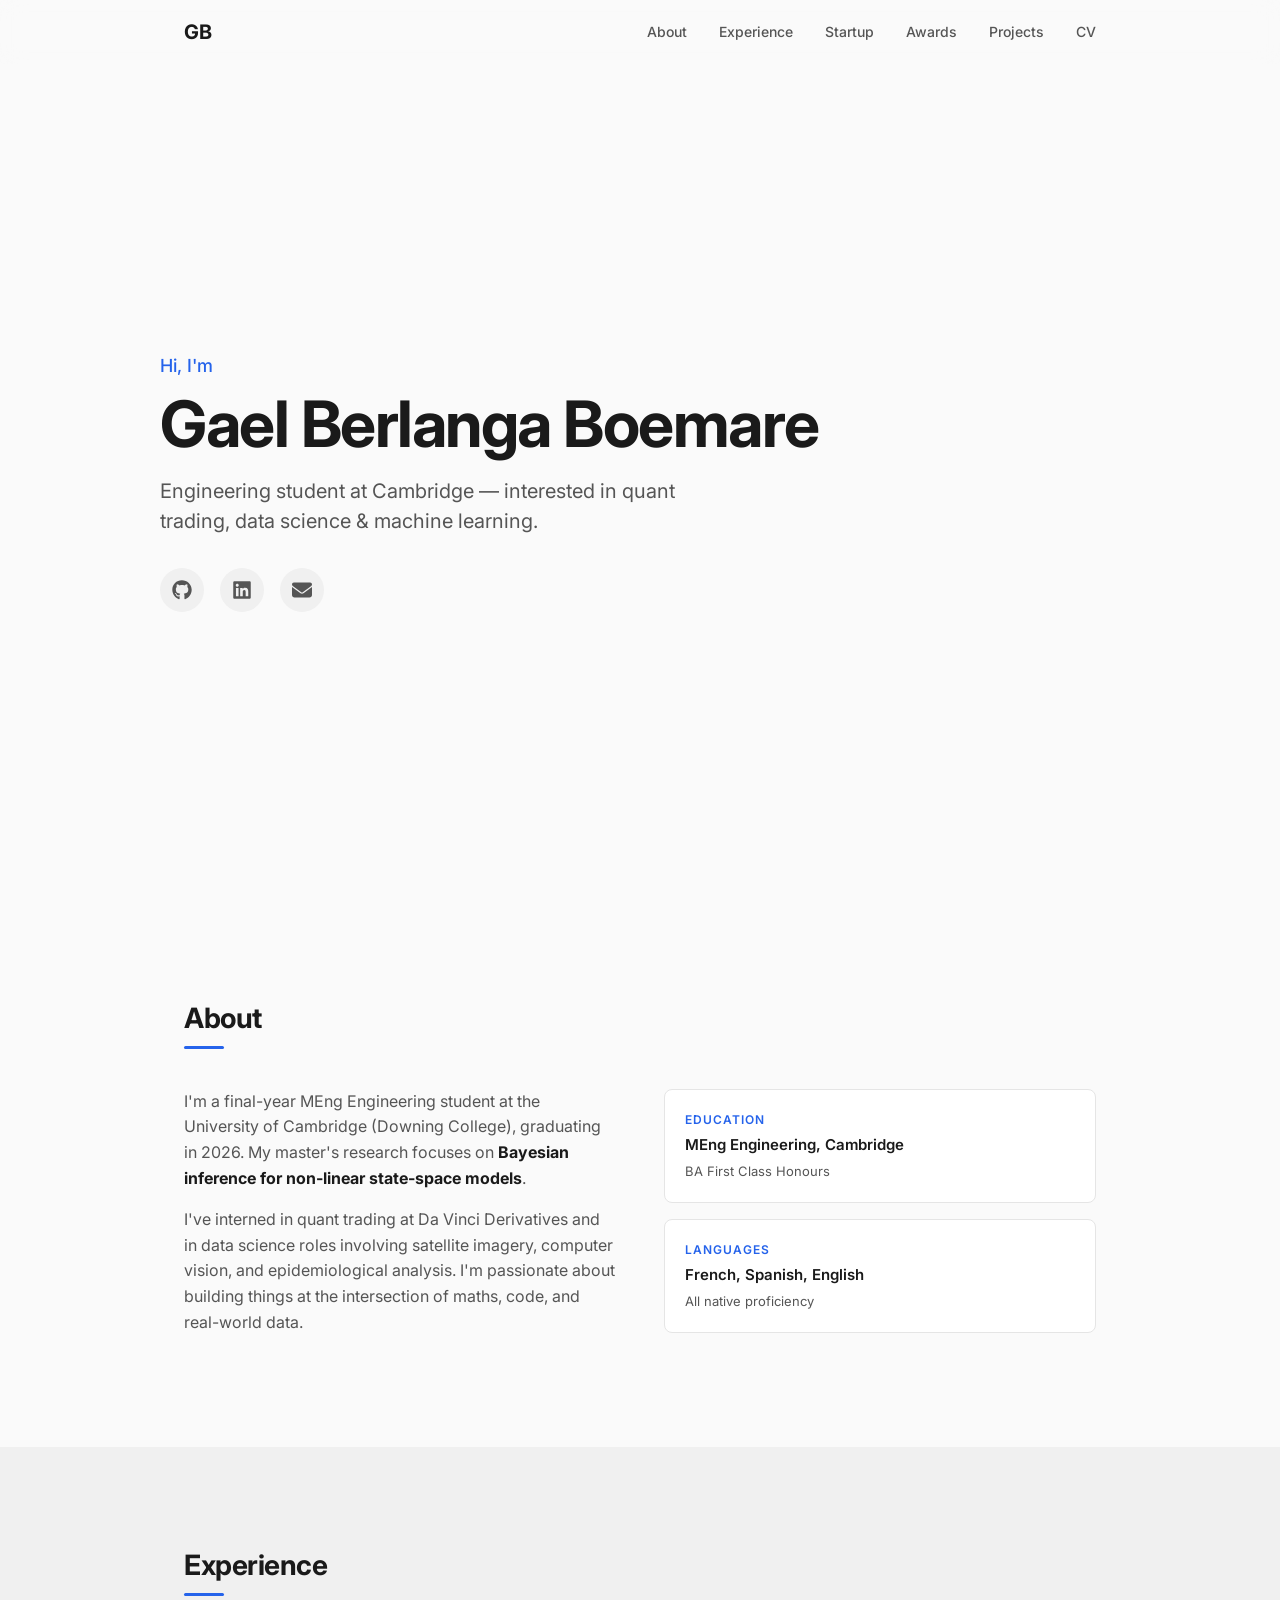
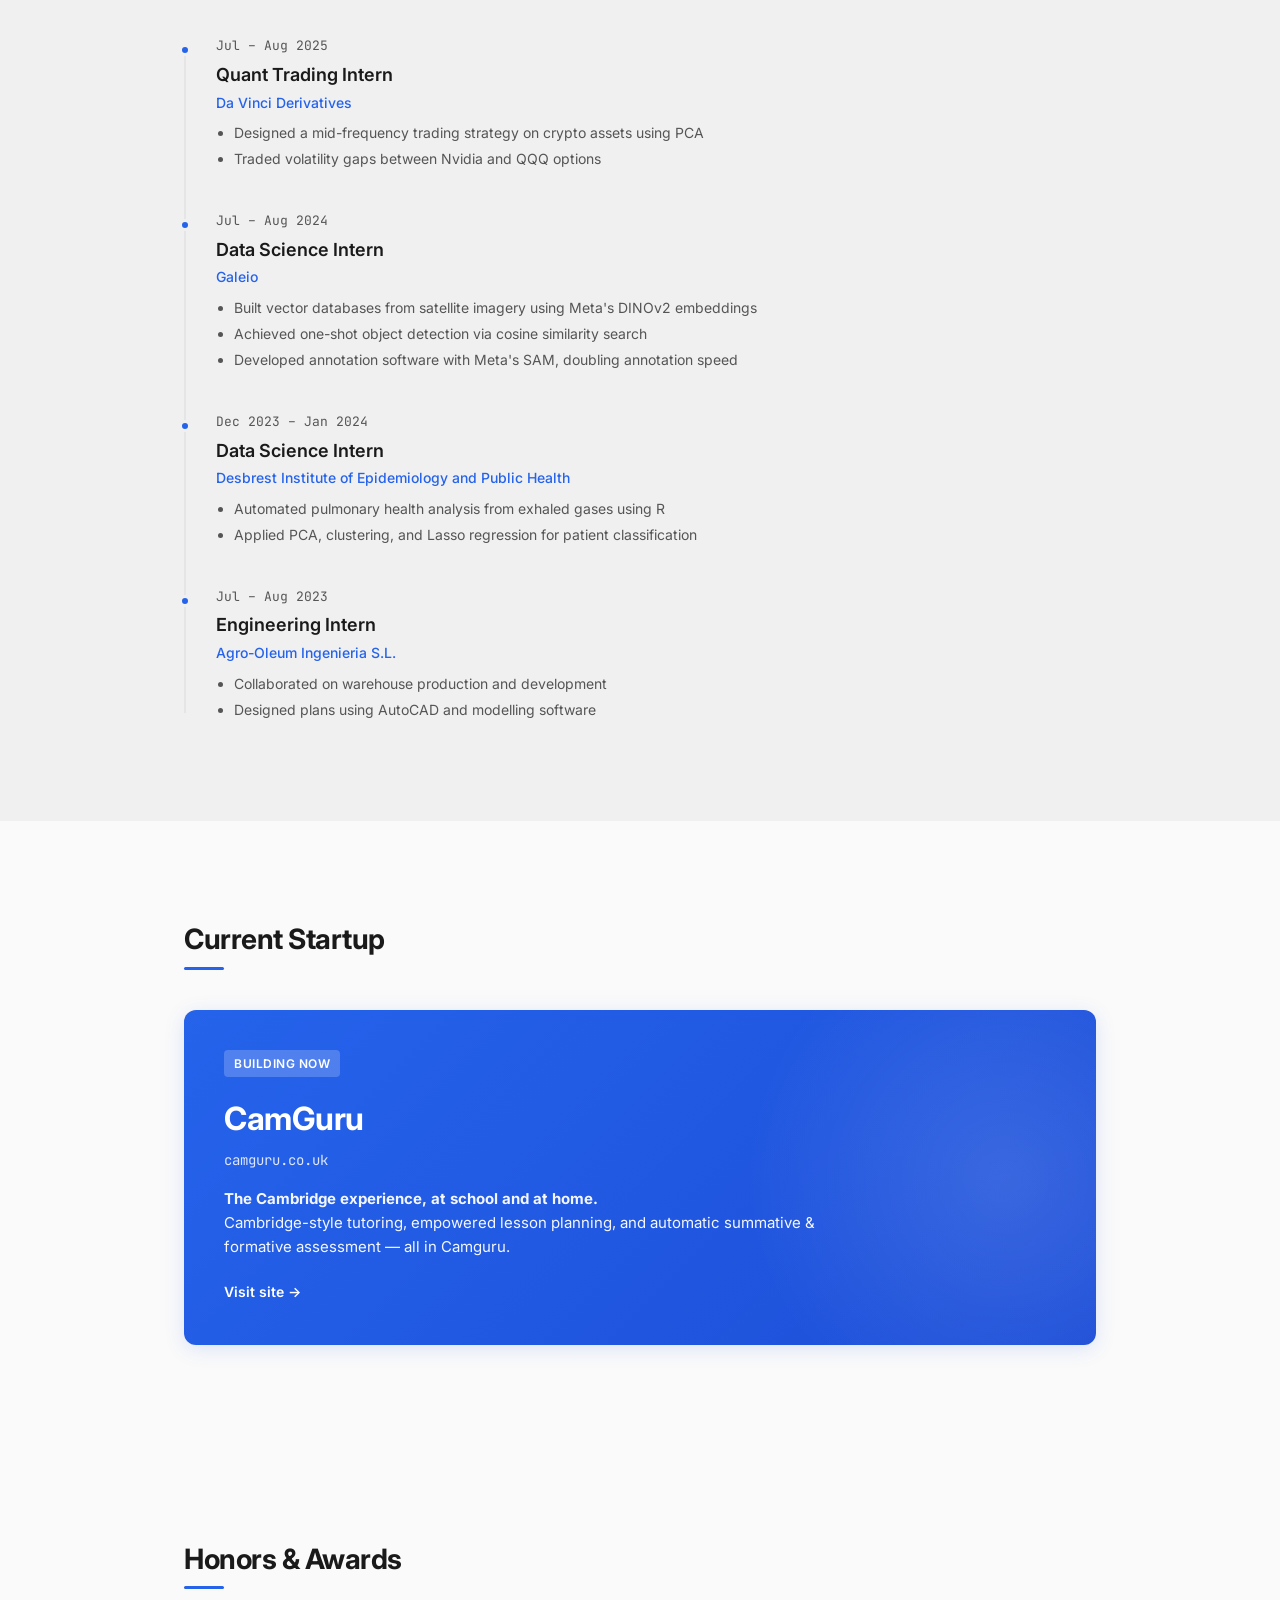
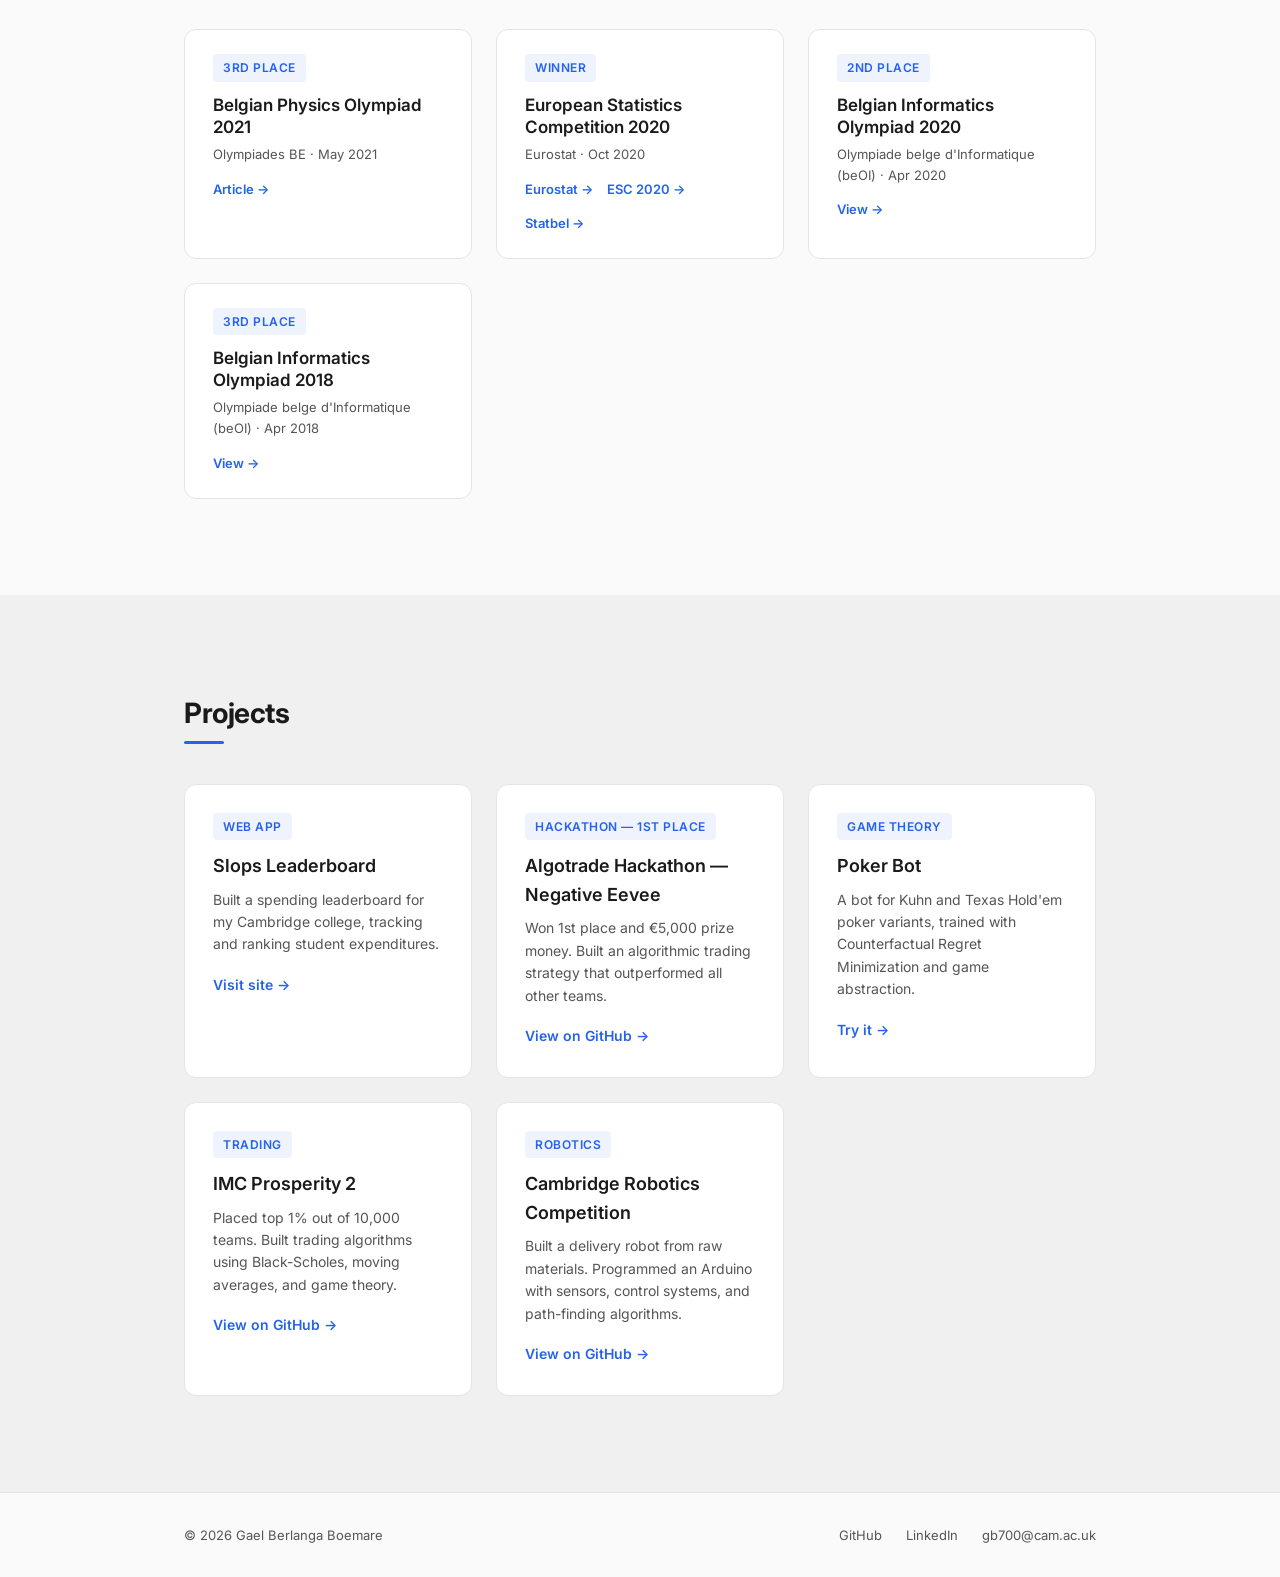
==== commit 1586dcd4: "add slops leaderboard project Co-Authored-By: Claude Opus 4.7 (1M context) <noreply@anthropic.com>" ====
--- a/index.html
+++ b/index.html
@@ -213,6 +213,13 @@
         <div class="projects-grid">
 
           <div class="project-card">
+            <div class="project-tag">Web App</div>
+            <h3>Slops Leaderboard</h3>
+            <p>Built a spending leaderboard for my Cambridge college, tracking and ranking student expenditures.</p>
+            <a href="https://slopsleaderboard.com/" target="_blank" rel="noopener" class="project-link">Visit site &rarr;</a>
+          </div>
+
+          <div class="project-card">
             <div class="project-tag">Hackathon &mdash; 1st Place</div>
             <h3>Algotrade Hackathon &mdash; Negative Eevee</h3>
             <p>Won 1st place and &euro;5,000 prize money. Built an algorithmic trading strategy that outperformed all other teams.</p>
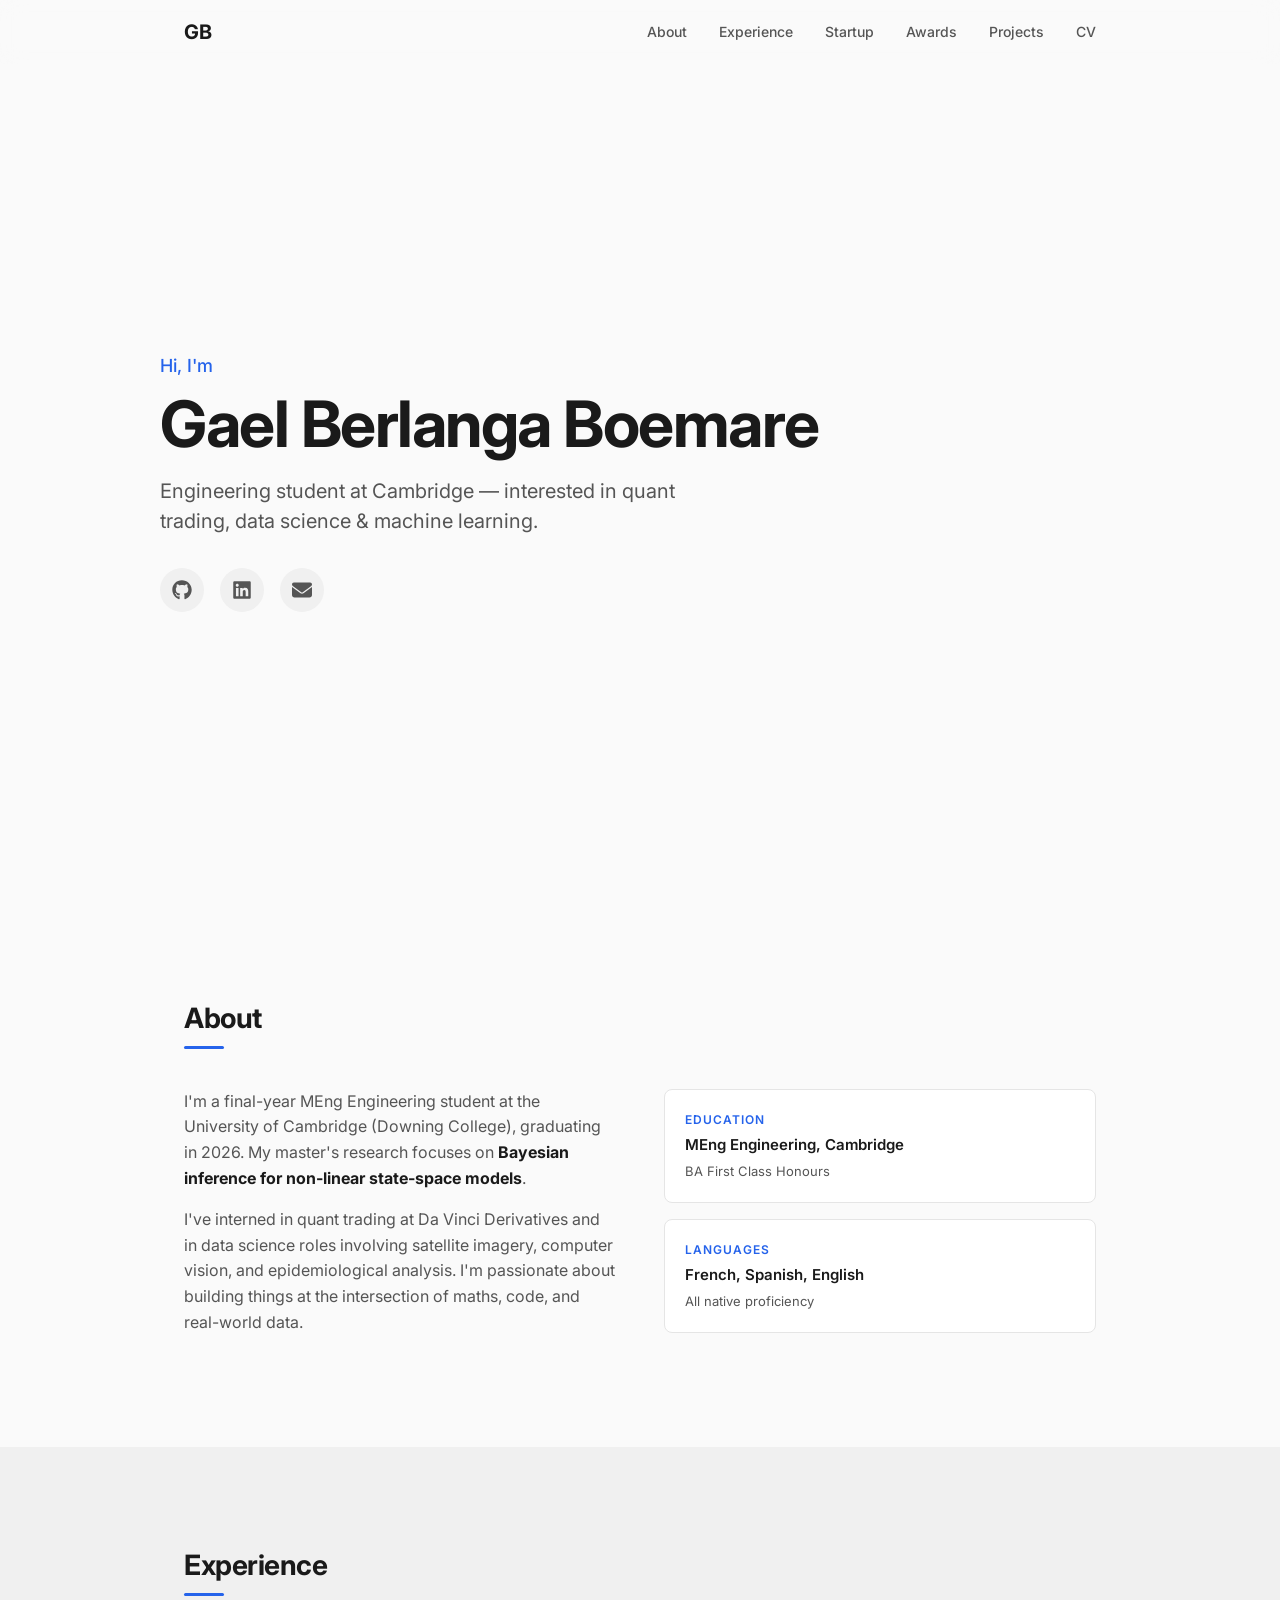
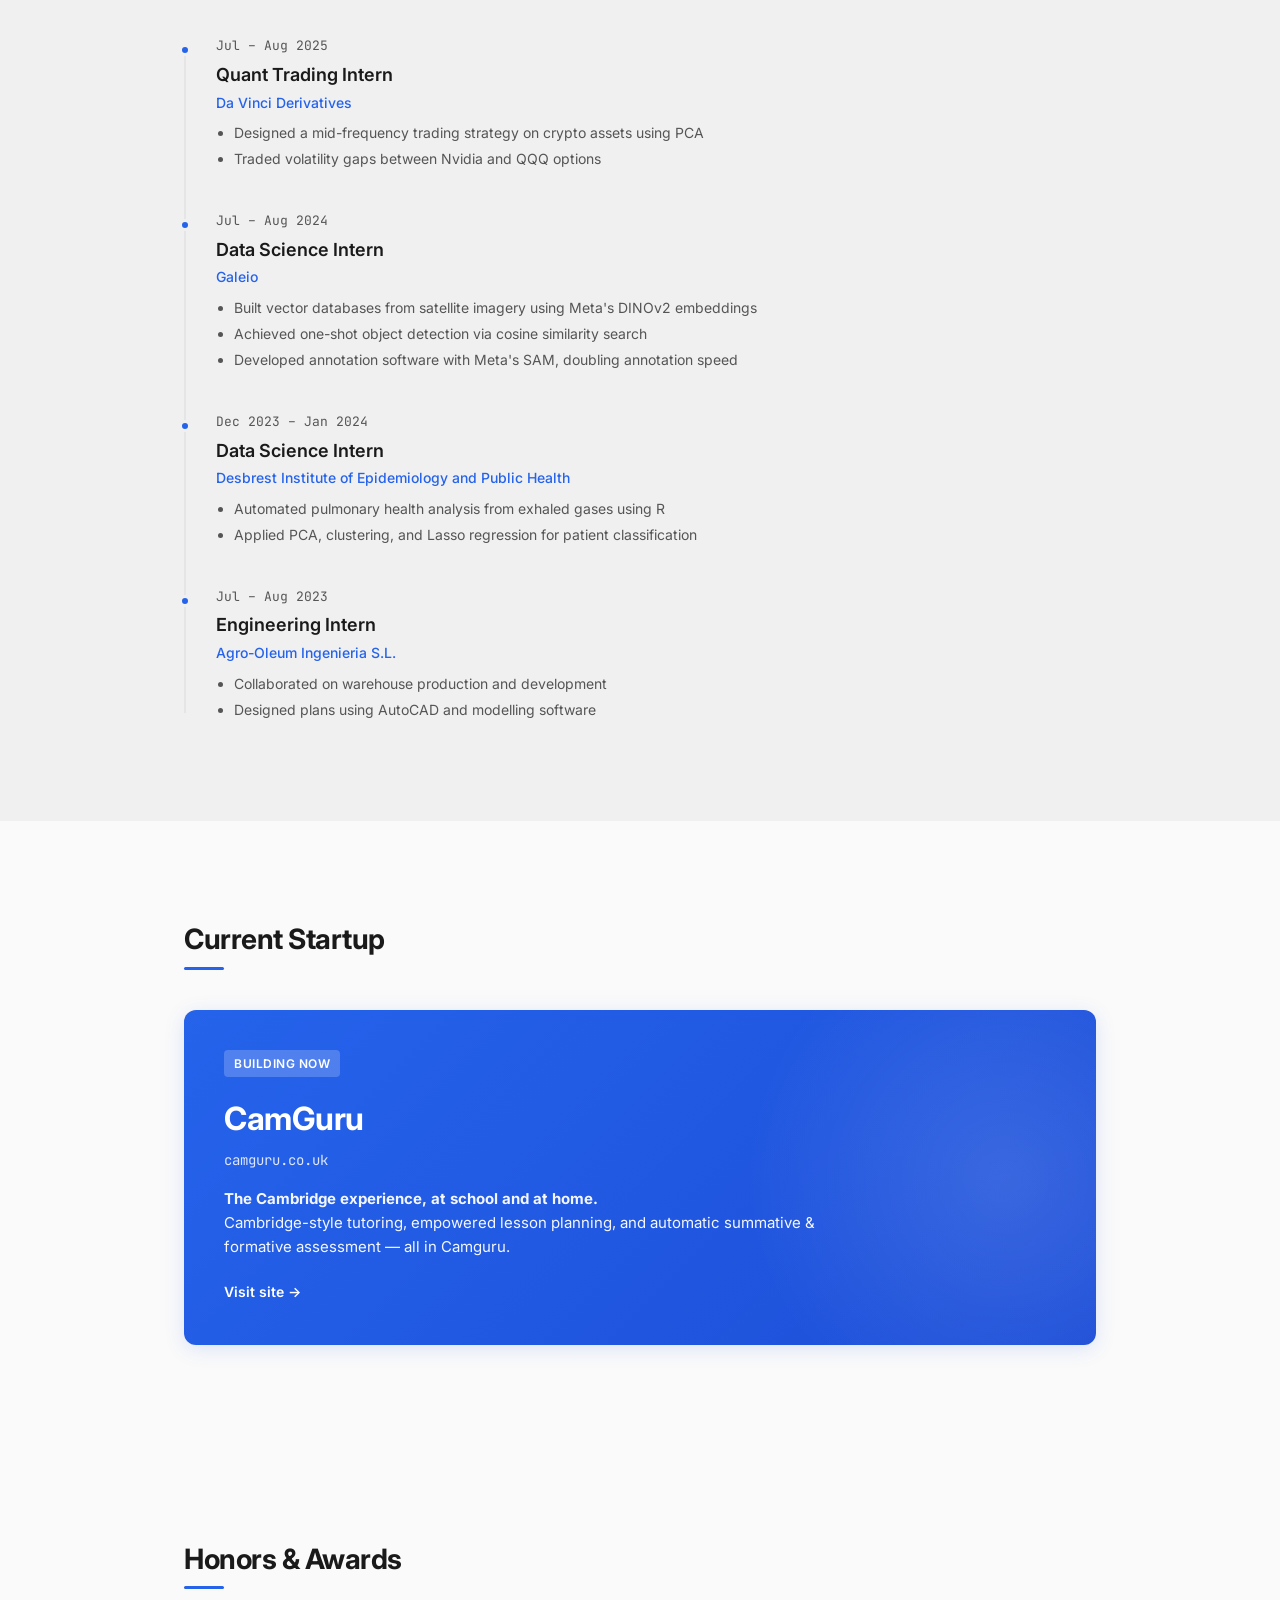
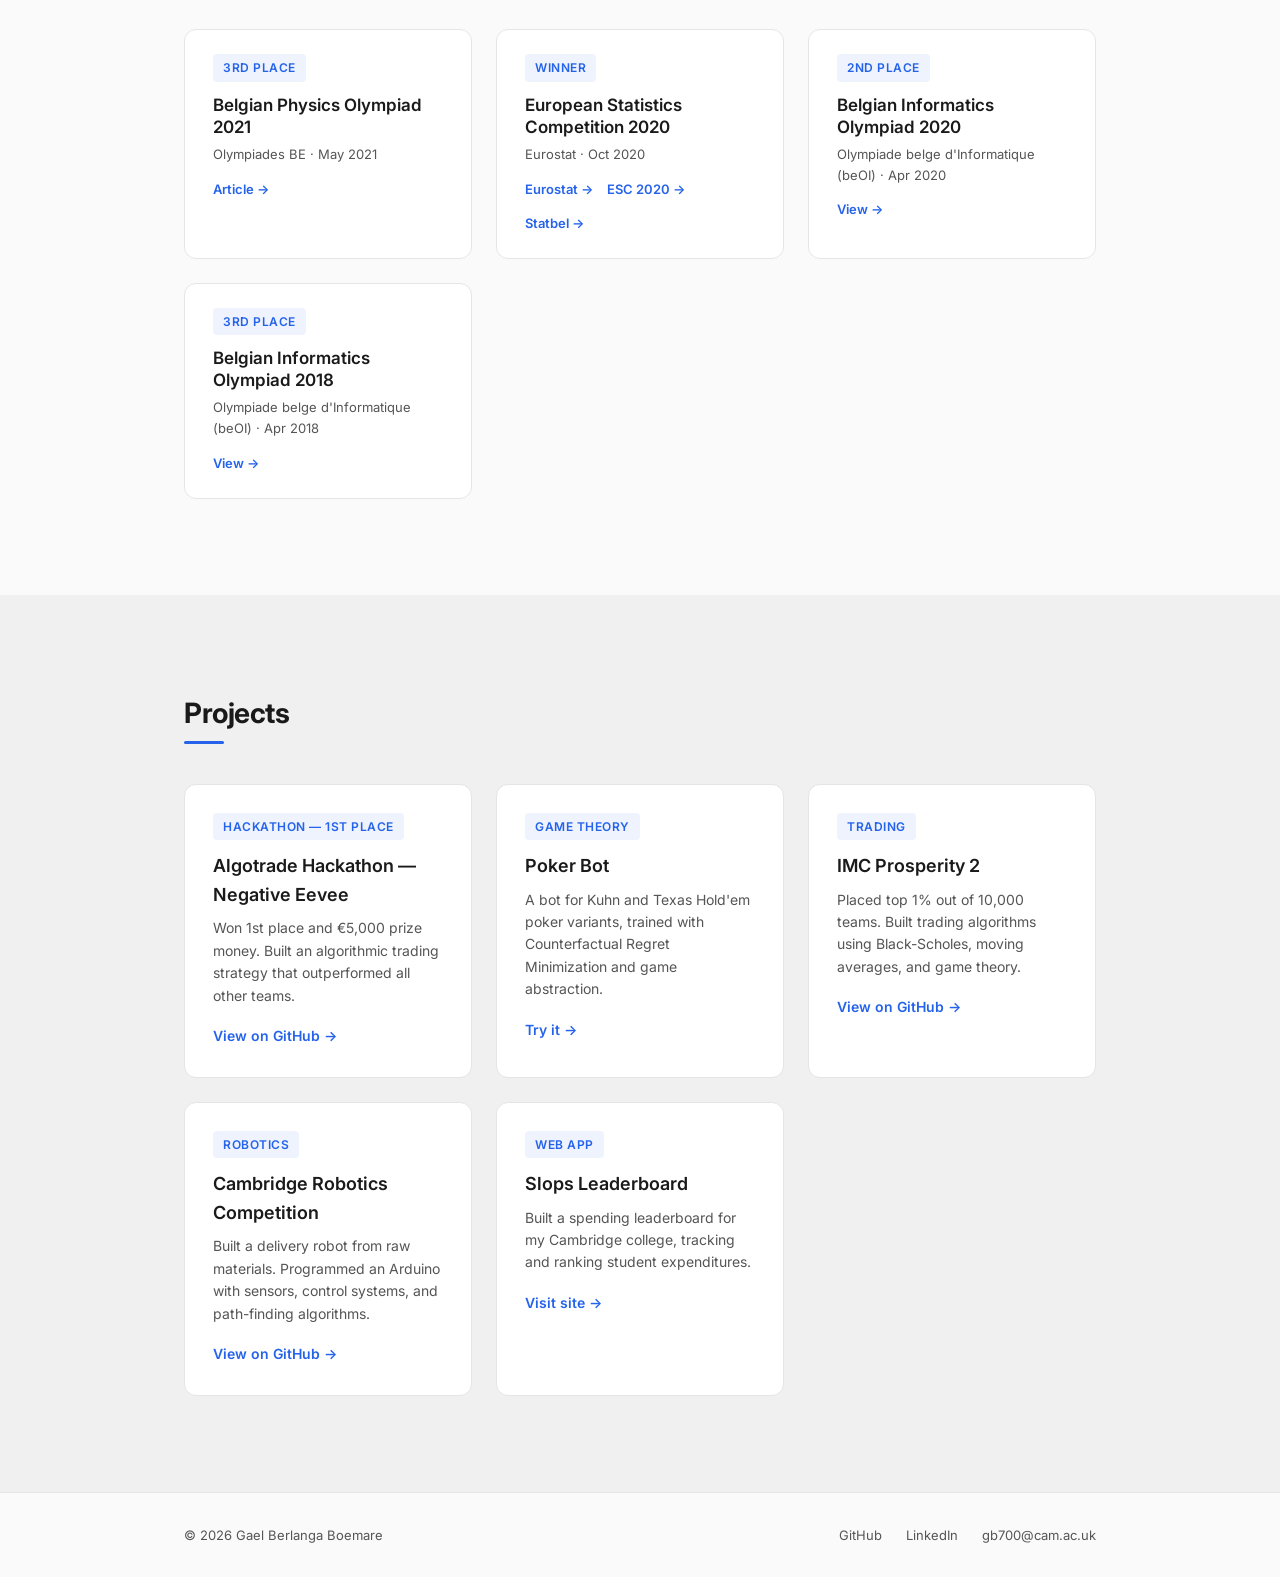
==== commit 03f8f514: "move slops leaderboard to bottom of projects Co-Authored-By: Claude Opus 4.7 (1M context) <noreply@a" ====
--- a/index.html
+++ b/index.html
@@ -213,38 +213,38 @@
         <div class="projects-grid">
 
           <div class="project-card">
+            <div class="project-tag">Hackathon &mdash; 1st Place</div>
+            <h3>Algotrade Hackathon &mdash; Negative Eevee</h3>
+            <p>Won 1st place and &euro;5,000 prize money. Built an algorithmic trading strategy that outperformed all other teams.</p>
+            <a href="https://github.com/alexbolfa/algotrade-negative-eevee" target="_blank" rel="noopener" class="project-link">View on GitHub &rarr;</a>
+          </div>
+
+          <div class="project-card">
+            <div class="project-tag">Game Theory</div>
+            <h3>Poker Bot</h3>
+            <p>A bot for Kuhn and Texas Hold'em poker variants, trained with Counterfactual Regret Minimization and game abstraction.</p>
+            <button onclick="openPokerBot()" class="project-link">Try it &rarr;</button>
+          </div>
+
+          <div class="project-card">
+            <div class="project-tag">Trading</div>
+            <h3>IMC Prosperity 2</h3>
+            <p>Placed top 1% out of 10,000 teams. Built trading algorithms using Black-Scholes, moving averages, and game theory.</p>
+            <a href="https://github.com/Gael-BB/Prosperity2" target="_blank" rel="noopener" class="project-link">View on GitHub &rarr;</a>
+          </div>
+
+          <div class="project-card">
+            <div class="project-tag">Robotics</div>
+            <h3>Cambridge Robotics Competition</h3>
+            <p>Built a delivery robot from raw materials. Programmed an Arduino with sensors, control systems, and path-finding algorithms.</p>
+            <a href="https://github.com/apple-phi/idp" target="_blank" rel="noopener" class="project-link">View on GitHub &rarr;</a>
+          </div>
+
+          <div class="project-card">
             <div class="project-tag">Web App</div>
             <h3>Slops Leaderboard</h3>
             <p>Built a spending leaderboard for my Cambridge college, tracking and ranking student expenditures.</p>
             <a href="https://slopsleaderboard.com/" target="_blank" rel="noopener" class="project-link">Visit site &rarr;</a>
-          </div>
-
-          <div class="project-card">
-            <div class="project-tag">Hackathon &mdash; 1st Place</div>
-            <h3>Algotrade Hackathon &mdash; Negative Eevee</h3>
-            <p>Won 1st place and &euro;5,000 prize money. Built an algorithmic trading strategy that outperformed all other teams.</p>
-            <a href="https://github.com/alexbolfa/algotrade-negative-eevee" target="_blank" rel="noopener" class="project-link">View on GitHub &rarr;</a>
-          </div>
-
-          <div class="project-card">
-            <div class="project-tag">Game Theory</div>
-            <h3>Poker Bot</h3>
-            <p>A bot for Kuhn and Texas Hold'em poker variants, trained with Counterfactual Regret Minimization and game abstraction.</p>
-            <button onclick="openPokerBot()" class="project-link">Try it &rarr;</button>
-          </div>
-
-          <div class="project-card">
-            <div class="project-tag">Trading</div>
-            <h3>IMC Prosperity 2</h3>
-            <p>Placed top 1% out of 10,000 teams. Built trading algorithms using Black-Scholes, moving averages, and game theory.</p>
-            <a href="https://github.com/Gael-BB/Prosperity2" target="_blank" rel="noopener" class="project-link">View on GitHub &rarr;</a>
-          </div>
-
-          <div class="project-card">
-            <div class="project-tag">Robotics</div>
-            <h3>Cambridge Robotics Competition</h3>
-            <p>Built a delivery robot from raw materials. Programmed an Arduino with sensors, control systems, and path-finding algorithms.</p>
-            <a href="https://github.com/apple-phi/idp" target="_blank" rel="noopener" class="project-link">View on GitHub &rarr;</a>
           </div>
 
         </div>
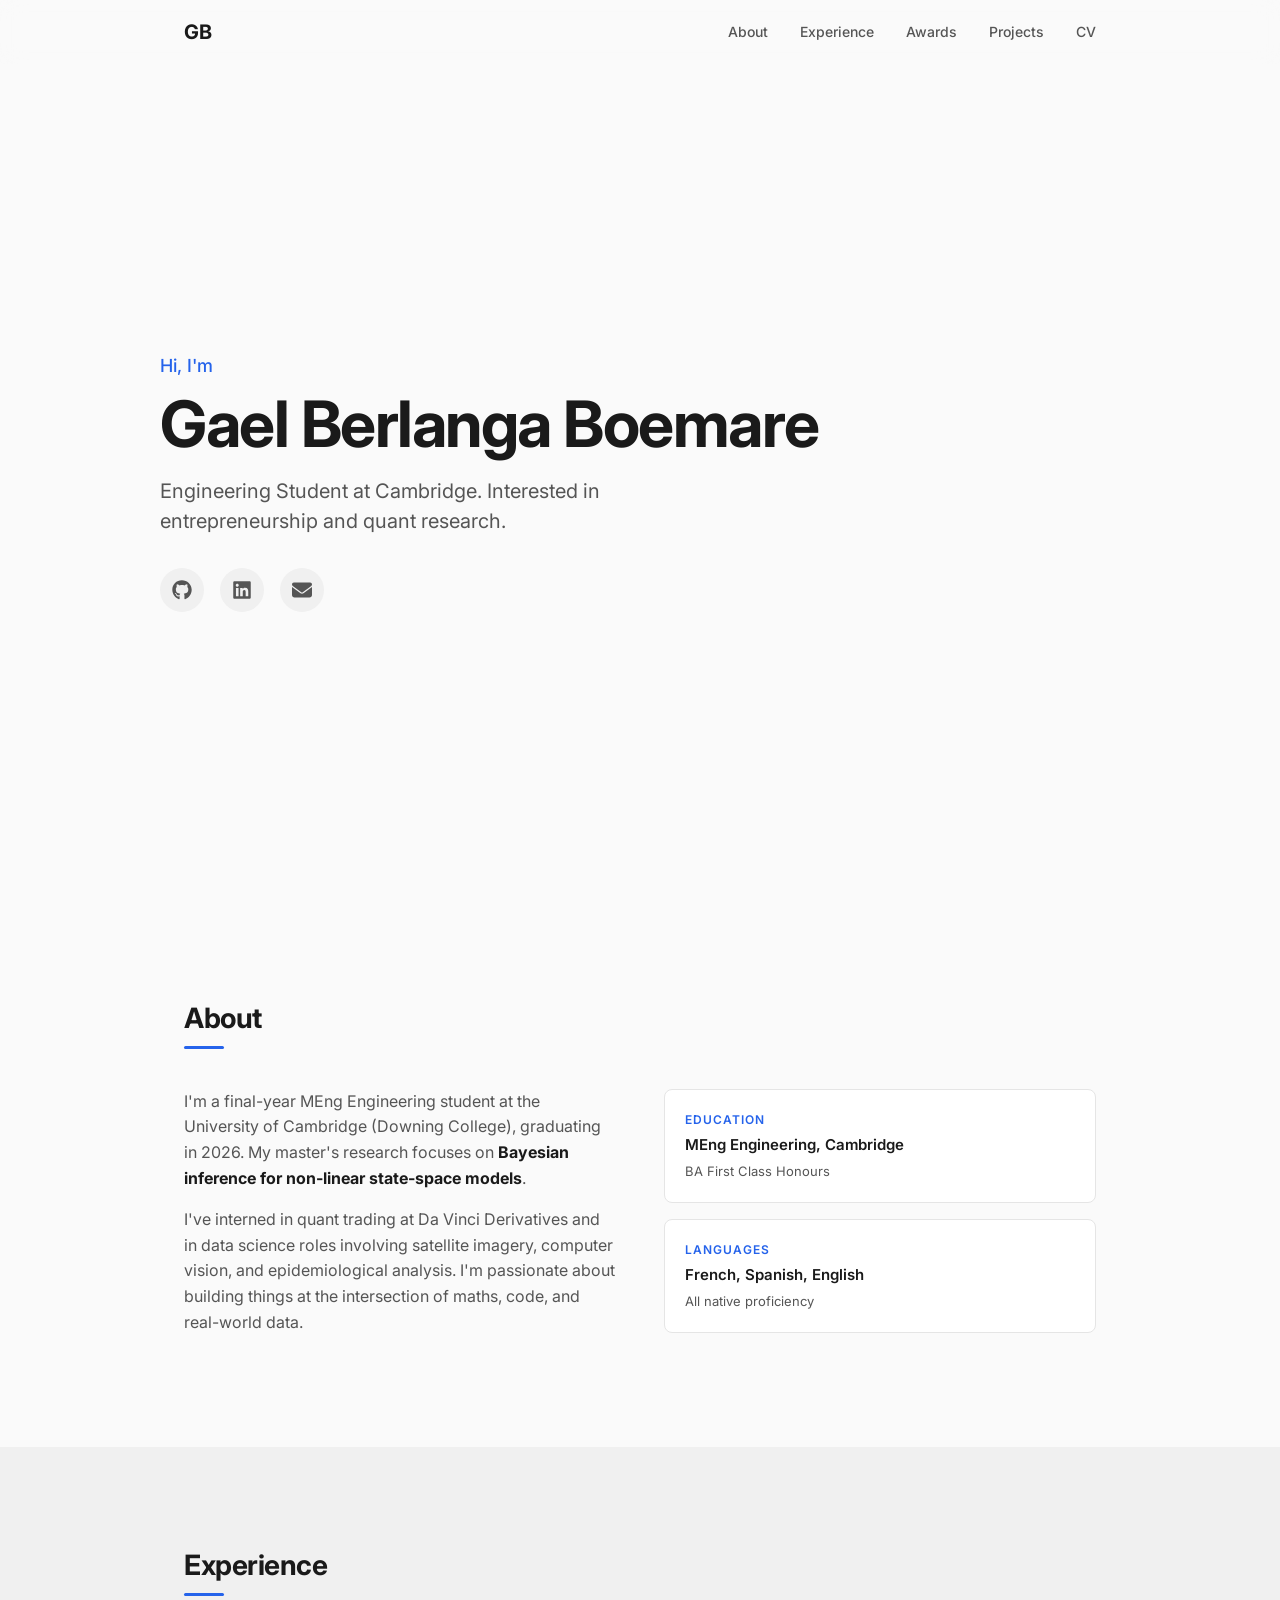
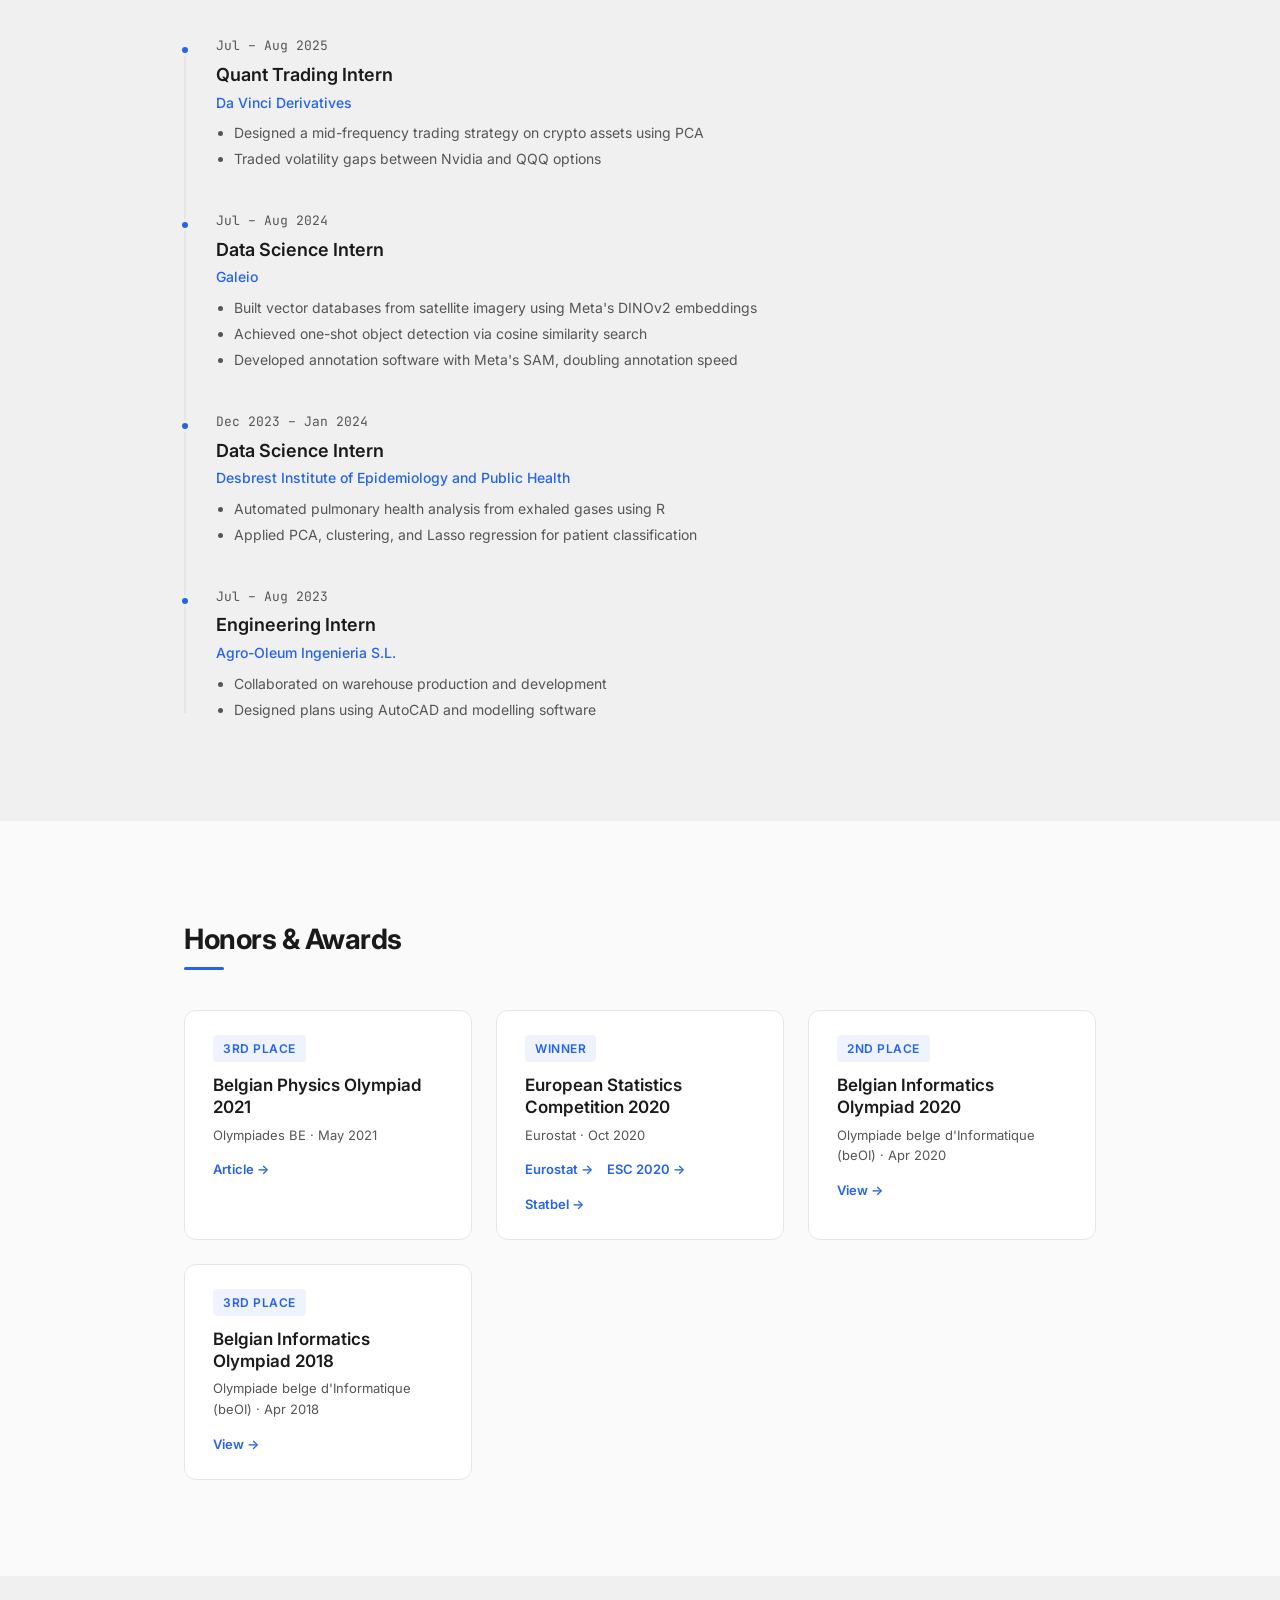
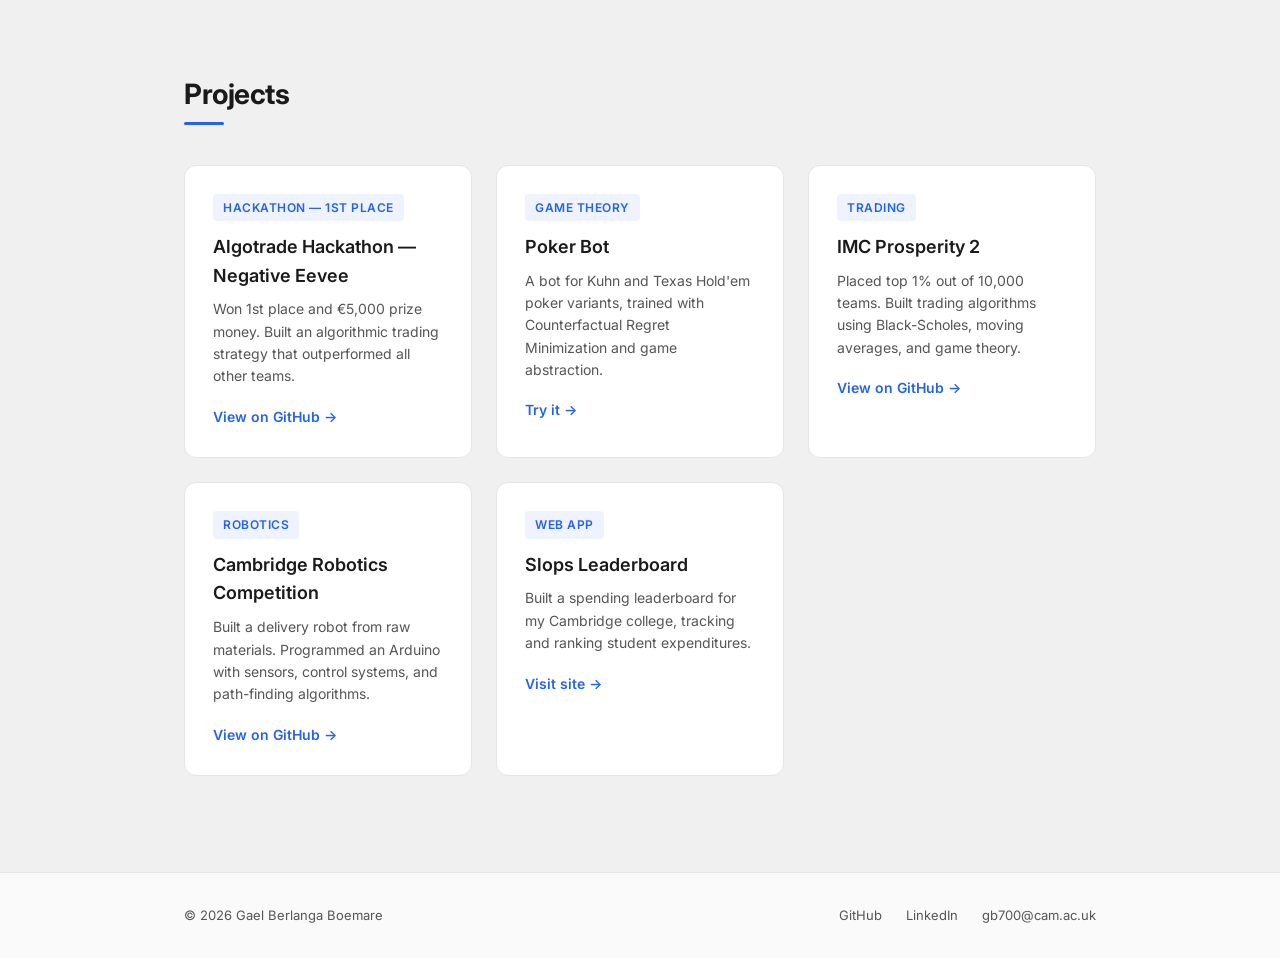
==== commit 8bb3e8d7: "remove Camguru; update site description Co-Authored-By: Claude Opus 4.8 (1M context) <noreply@anthro" ====
--- a/index.html
+++ b/index.html
@@ -4,12 +4,12 @@
   <meta charset="utf-8">
   <meta name="viewport" content="width=device-width, initial-scale=1.0">
   <title>Gael Berlanga Boemare</title>
-  <meta name="description" content="Gael Berlanga Boemare — Engineering student at Cambridge. Quant trading, data science, and machine learning.">
+  <meta name="description" content="Gael Berlanga Boemare — Engineering Student at Cambridge. Interested in entrepreneurship and quant research.">
   <meta name="keywords" content="Gael Berlanga Boemare, Cambridge, Engineering, Quant, Data Science, Machine Learning, AI, Python">
   <meta name="author" content="Gael Berlanga Boemare">
 
   <meta property="og:title" content="Gael Berlanga Boemare">
-  <meta property="og:description" content="Engineering student at Cambridge. Quant trading, data science, and machine learning.">
+  <meta property="og:description" content="Engineering Student at Cambridge. Interested in entrepreneurship and quant research.">
   <meta property="og:type" content="website">
 
   <link rel="icon" type="image/svg+xml" href="/assets/icon.svg">
@@ -30,7 +30,6 @@
       <div class="nav-links">
         <a href="#about">About</a>
         <a href="#experience">Experience</a>
-        <a href="#startup">Startup</a>
         <a href="#awards">Awards</a>
         <a href="#projects">Projects</a>
         <a href="/GaelBerlangaBoemareCV.pdf" target="_blank">CV</a>
@@ -43,7 +42,7 @@
     <div class="hero-content">
       <p class="hero-greeting">Hi, I'm</p>
       <h1 class="hero-name">Gael Berlanga Boemare</h1>
-      <p class="hero-tagline">Engineering student at Cambridge &mdash; interested in quant trading, data science &amp; machine learning.</p>
+      <p class="hero-tagline">Engineering Student at Cambridge. Interested in entrepreneurship and quant research.</p>
       <div class="hero-links">
         <a href="https://github.com/Gael-BB" target="_blank" rel="noopener" aria-label="GitHub">
           <svg viewBox="0 0 496 512" fill="currentColor"><path d="M165.9 397.4c0 2-2.3 3.6-5.2 3.6-3.3.3-5.6-1.3-5.6-3.6 0-2 2.3-3.6 5.2-3.6 3-.3 5.6 1.3 5.6 3.6zm-31.1-4.5c-.7 2 1.3 4.3 4.3 4.9 2.6 1 5.6 0 6.2-2s-1.3-4.3-4.3-5.2c-2.6-.7-5.5.3-6.2 2.3zm44.2-1.7c-2.9.7-4.9 2.6-4.6 4.9.3 2 2.9 3.3 5.9 2.6 2.9-.7 4.9-2.6 4.6-4.6-.3-1.9-3-3.2-5.9-2.9zM244.8 8C106.1 8 0 113.3 0 252c0 110.9 69.8 205.8 169.5 239.2 12.8 2.3 17.3-5.6 17.3-12.1 0-6.2-.3-40.4-.3-61.4 0 0-70 15-84.7-29.8 0 0-11.4-29.1-27.8-36.6 0 0-22.9-15.7 1.6-15.4 0 0 24.9 2 38.6 25.8 21.9 38.6 58.6 27.5 72.9 20.9 2.3-16 8.8-27.1 16-33.7-55.9-6.2-112.3-14.3-112.3-110.5 0-27.5 7.6-41.3 23.6-58.9-2.6-6.5-11.1-33.3 2.6-67.9 20.9-6.5 69 27 69 27 20-5.6 41.5-8.5 62.8-8.5s42.8 2.9 62.8 8.5c0 0 48.1-33.6 69-27 13.7 34.7 5.2 61.4 2.6 67.9 16 17.7 25.8 31.5 25.8 58.9 0 96.5-58.9 104.2-114.8 110.5 9.2 7.9 17 22.9 17 46.4 0 33.7-.3 75.4-.3 83.6 0 6.5 4.6 14.4 17.3 12.1C428.2 457.8 496 362.9 496 252 496 113.3 383.5 8 244.8 8zM97.2 352.9c-1.3 1-1 3.3.7 5.2 1.6 1.6 3.9 2.3 5.2 1 1.3-1 1-3.3-.7-5.2-1.6-1.6-3.9-2.3-5.2-1zm-10.8-8.1c-.7 1.3.3 2.9 2.3 3.9 1.6 1 3.6.7 4.3-.7.7-1.3-.3-2.9-2.3-3.9-2-.6-3.6-.3-4.3.7zm32.4 35.6c-1.6 1.3-1 4.3 1.3 6.2 2.3 2.3 5.2 2.6 6.5 1 1.3-1.3.7-4.3-1.3-6.2-2.2-2.3-5.2-2.6-6.5-1zm-11.4-14.7c-1.6 1-1.6 3.6 0 5.9 1.6 2.3 4.3 3.3 5.6 2.3 1.6-1.3 1.6-3.9 0-6.2-1.4-2.3-4-3.3-5.6-2z"/></svg>
@@ -144,20 +143,6 @@
       </div>
     </section>
 
-    <!-- Current Startup -->
-    <section id="startup" class="section">
-      <div class="container">
-        <h2 class="section-title">Current Startup</h2>
-        <a href="https://camguru.co.uk" target="_blank" rel="noopener" class="startup-card">
-          <div class="startup-tag">Building Now</div>
-          <h3 class="startup-name">CamGuru</h3>
-          <p class="startup-url">camguru.co.uk</p>
-          <p class="startup-desc"><strong>The Cambridge experience, at school and at home.</strong><br>Cambridge-style tutoring, empowered lesson planning, and automatic summative &amp; formative assessment &mdash; all in Camguru.</p>
-          <span class="startup-link">Visit site &rarr;</span>
-        </a>
-      </div>
-    </section>
-
     <!-- Honors & Awards -->
     <section id="awards" class="section">
       <div class="container">
@@ -311,7 +296,7 @@
       });
     }, { threshold: 0.1 });
 
-    document.querySelectorAll('.timeline-item, .project-card, .award-card, .startup-card, .about-text, .about-details, .skills-grid').forEach(el => {
+    document.querySelectorAll('.timeline-item, .project-card, .award-card, .about-text, .about-details, .skills-grid').forEach(el => {
       observer.observe(el);
     });
   </script>
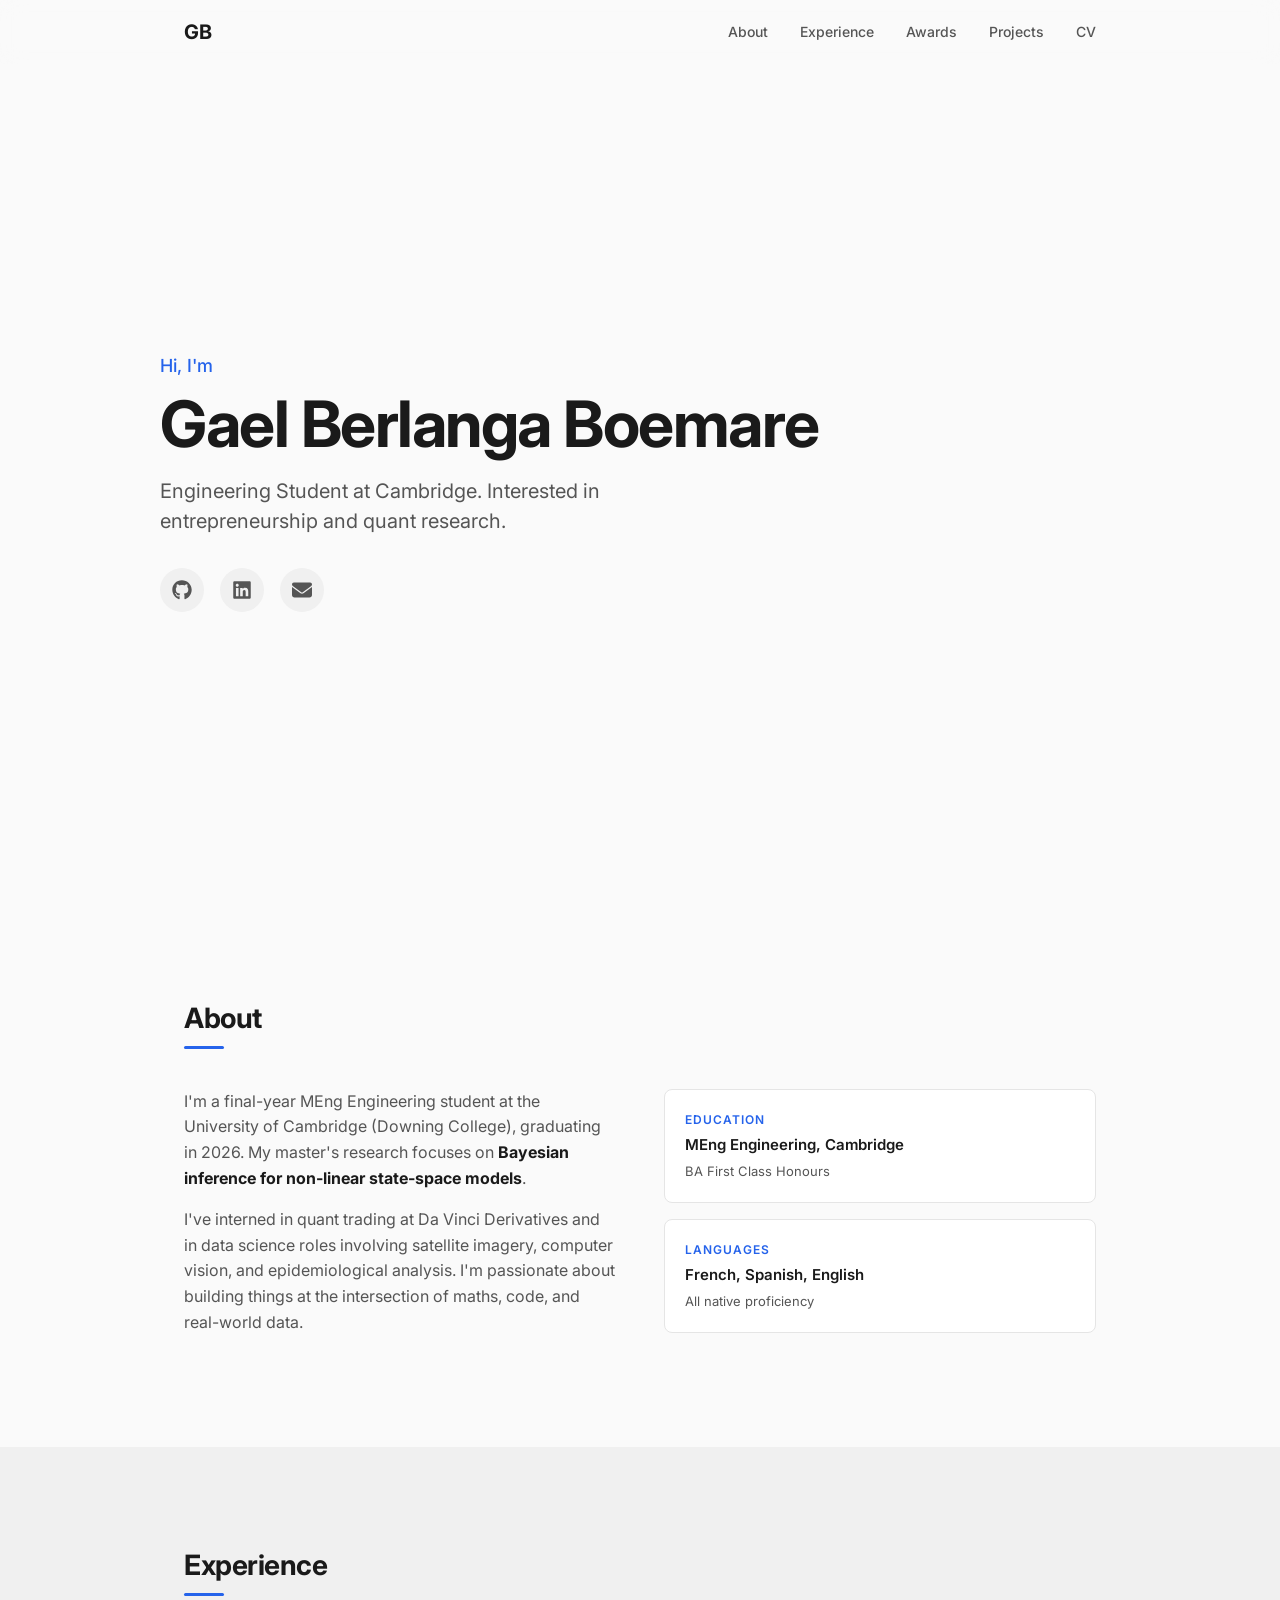
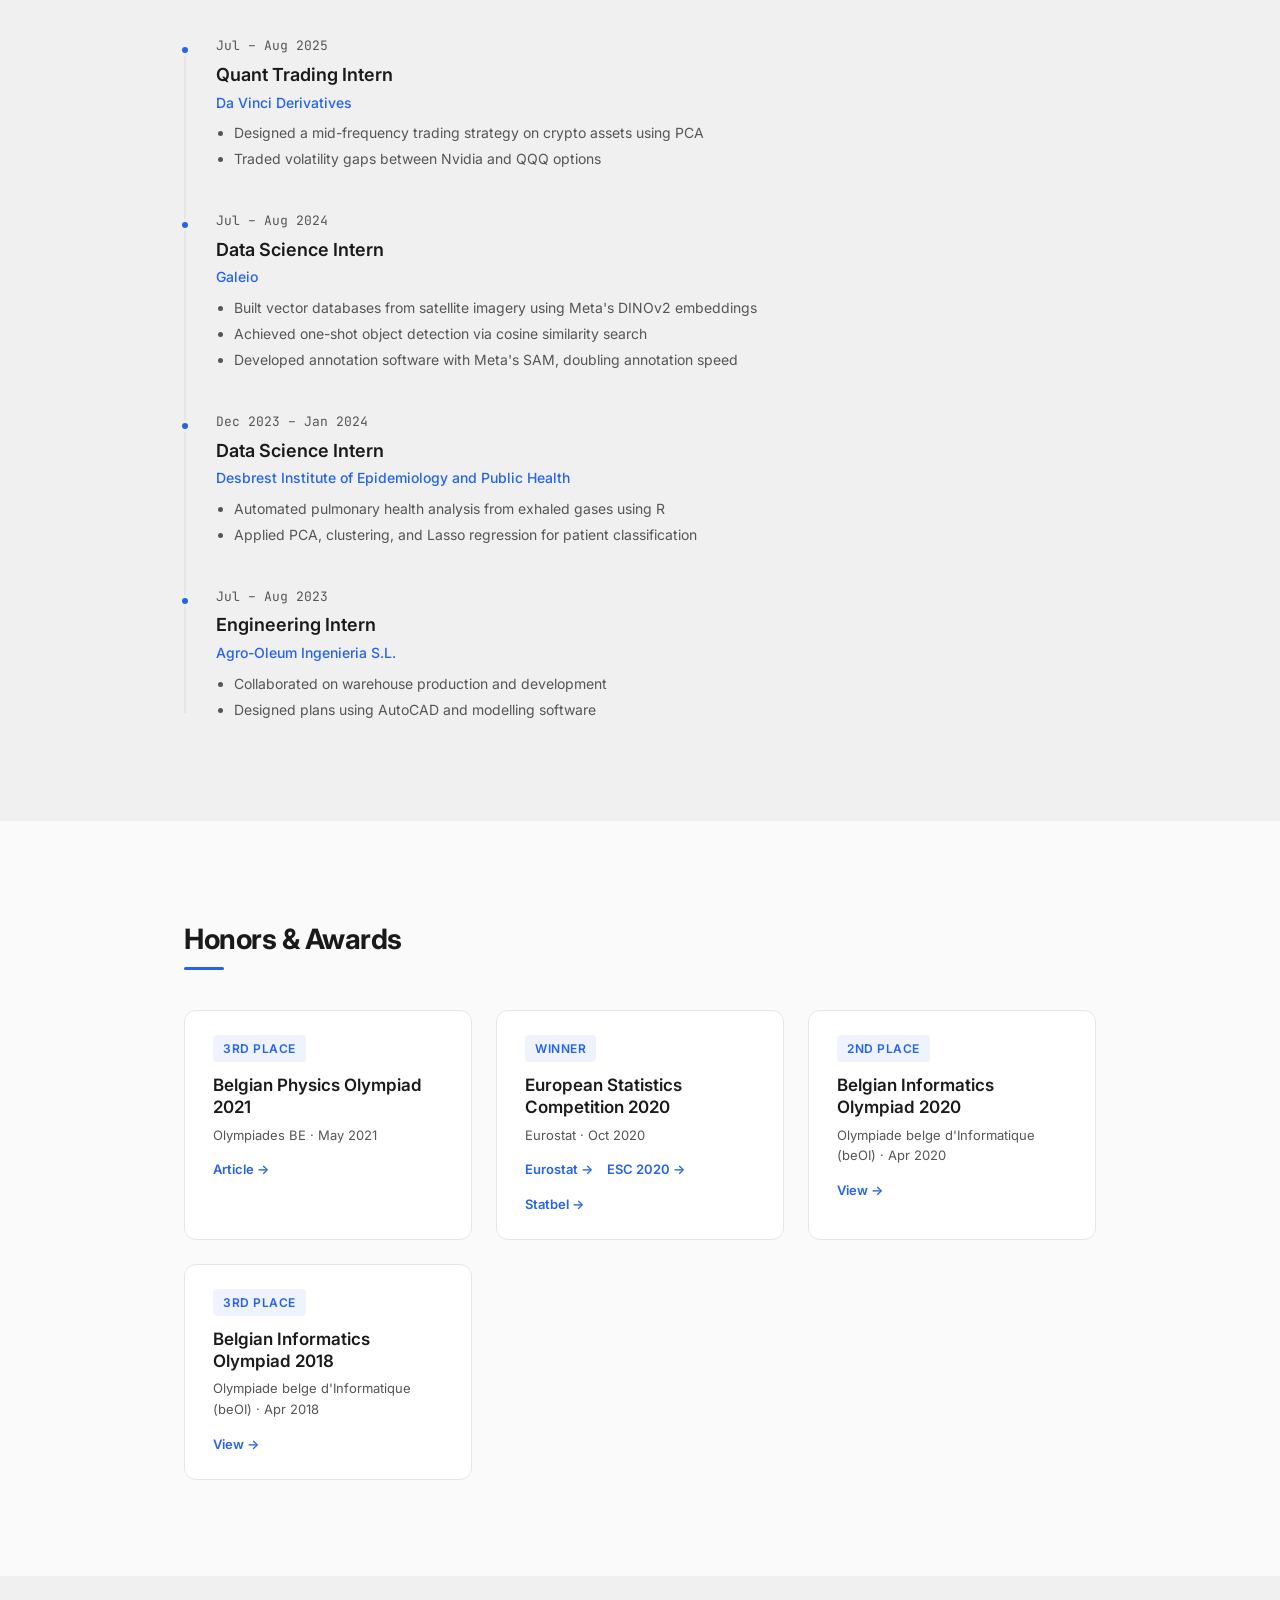
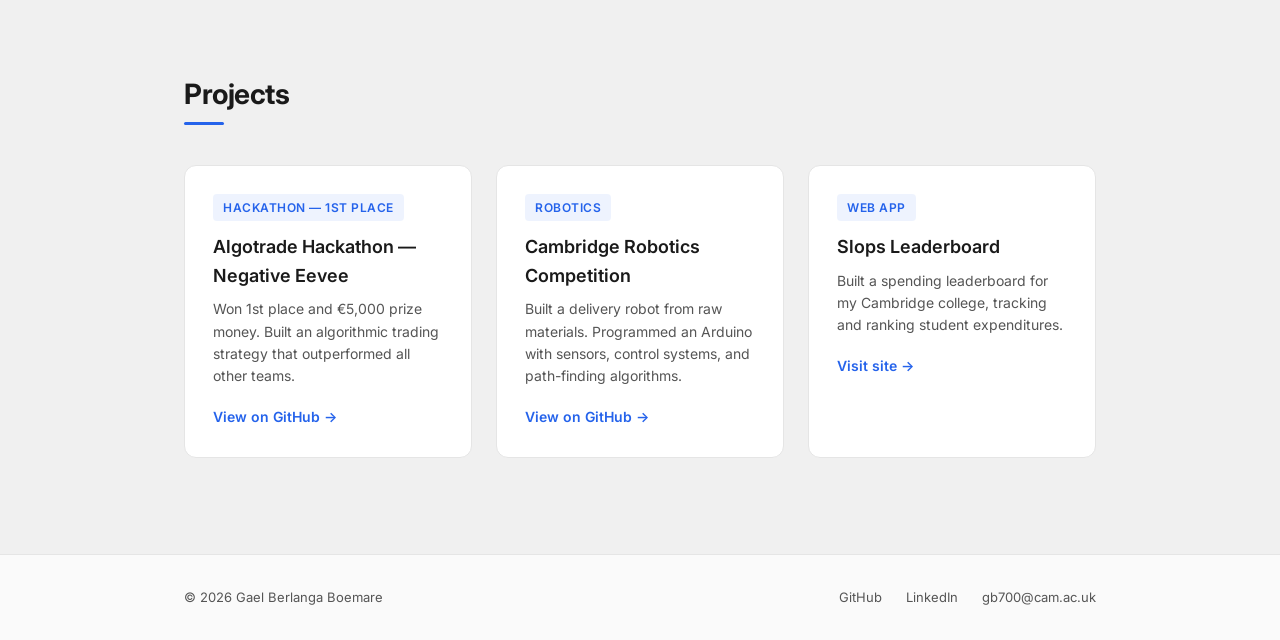
==== commit a5e3a9e8: "remove Poker Bot and IMC Prosperity 2 project cards Co-Authored-By: Claude Opus 4.8 (1M context) <no" ====
--- a/index.html
+++ b/index.html
@@ -205,20 +205,6 @@
           </div>
 
           <div class="project-card">
-            <div class="project-tag">Game Theory</div>
-            <h3>Poker Bot</h3>
-            <p>A bot for Kuhn and Texas Hold'em poker variants, trained with Counterfactual Regret Minimization and game abstraction.</p>
-            <button onclick="openPokerBot()" class="project-link">Try it &rarr;</button>
-          </div>
-
-          <div class="project-card">
-            <div class="project-tag">Trading</div>
-            <h3>IMC Prosperity 2</h3>
-            <p>Placed top 1% out of 10,000 teams. Built trading algorithms using Black-Scholes, moving averages, and game theory.</p>
-            <a href="https://github.com/Gael-BB/Prosperity2" target="_blank" rel="noopener" class="project-link">View on GitHub &rarr;</a>
-          </div>
-
-          <div class="project-card">
             <div class="project-tag">Robotics</div>
             <h3>Cambridge Robotics Competition</h3>
             <p>Built a delivery robot from raw materials. Programmed an Arduino with sensors, control systems, and path-finding algorithms.</p>
@@ -250,37 +236,7 @@
     </div>
   </footer>
 
-  <!-- Poker Bot Modal -->
-  <div id="poker-modal" class="modal-overlay" onclick="closePokerBot(event)">
-    <div class="modal">
-      <button class="modal-close" onclick="closePokerBot()" aria-label="Close">&times;</button>
-      <iframe id="poker-iframe" src="" allowfullscreen></iframe>
-    </div>
-  </div>
-
   <script>
-    // Poker bot modal
-    function openPokerBot() {
-      const modal = document.getElementById('poker-modal');
-      const iframe = document.getElementById('poker-iframe');
-      iframe.src = 'https://poker-bot-two.vercel.app/';
-      modal.classList.add('active');
-      document.body.style.overflow = 'hidden';
-    }
-
-    function closePokerBot(e) {
-      if (e && e.target !== e.currentTarget) return;
-      const modal = document.getElementById('poker-modal');
-      const iframe = document.getElementById('poker-iframe');
-      modal.classList.remove('active');
-      document.body.style.overflow = '';
-      iframe.src = '';
-    }
-
-    document.addEventListener('keydown', (e) => {
-      if (e.key === 'Escape') closePokerBot();
-    });
-
     // Sticky nav shadow on scroll
     const nav = document.getElementById('nav');
     window.addEventListener('scroll', () => {
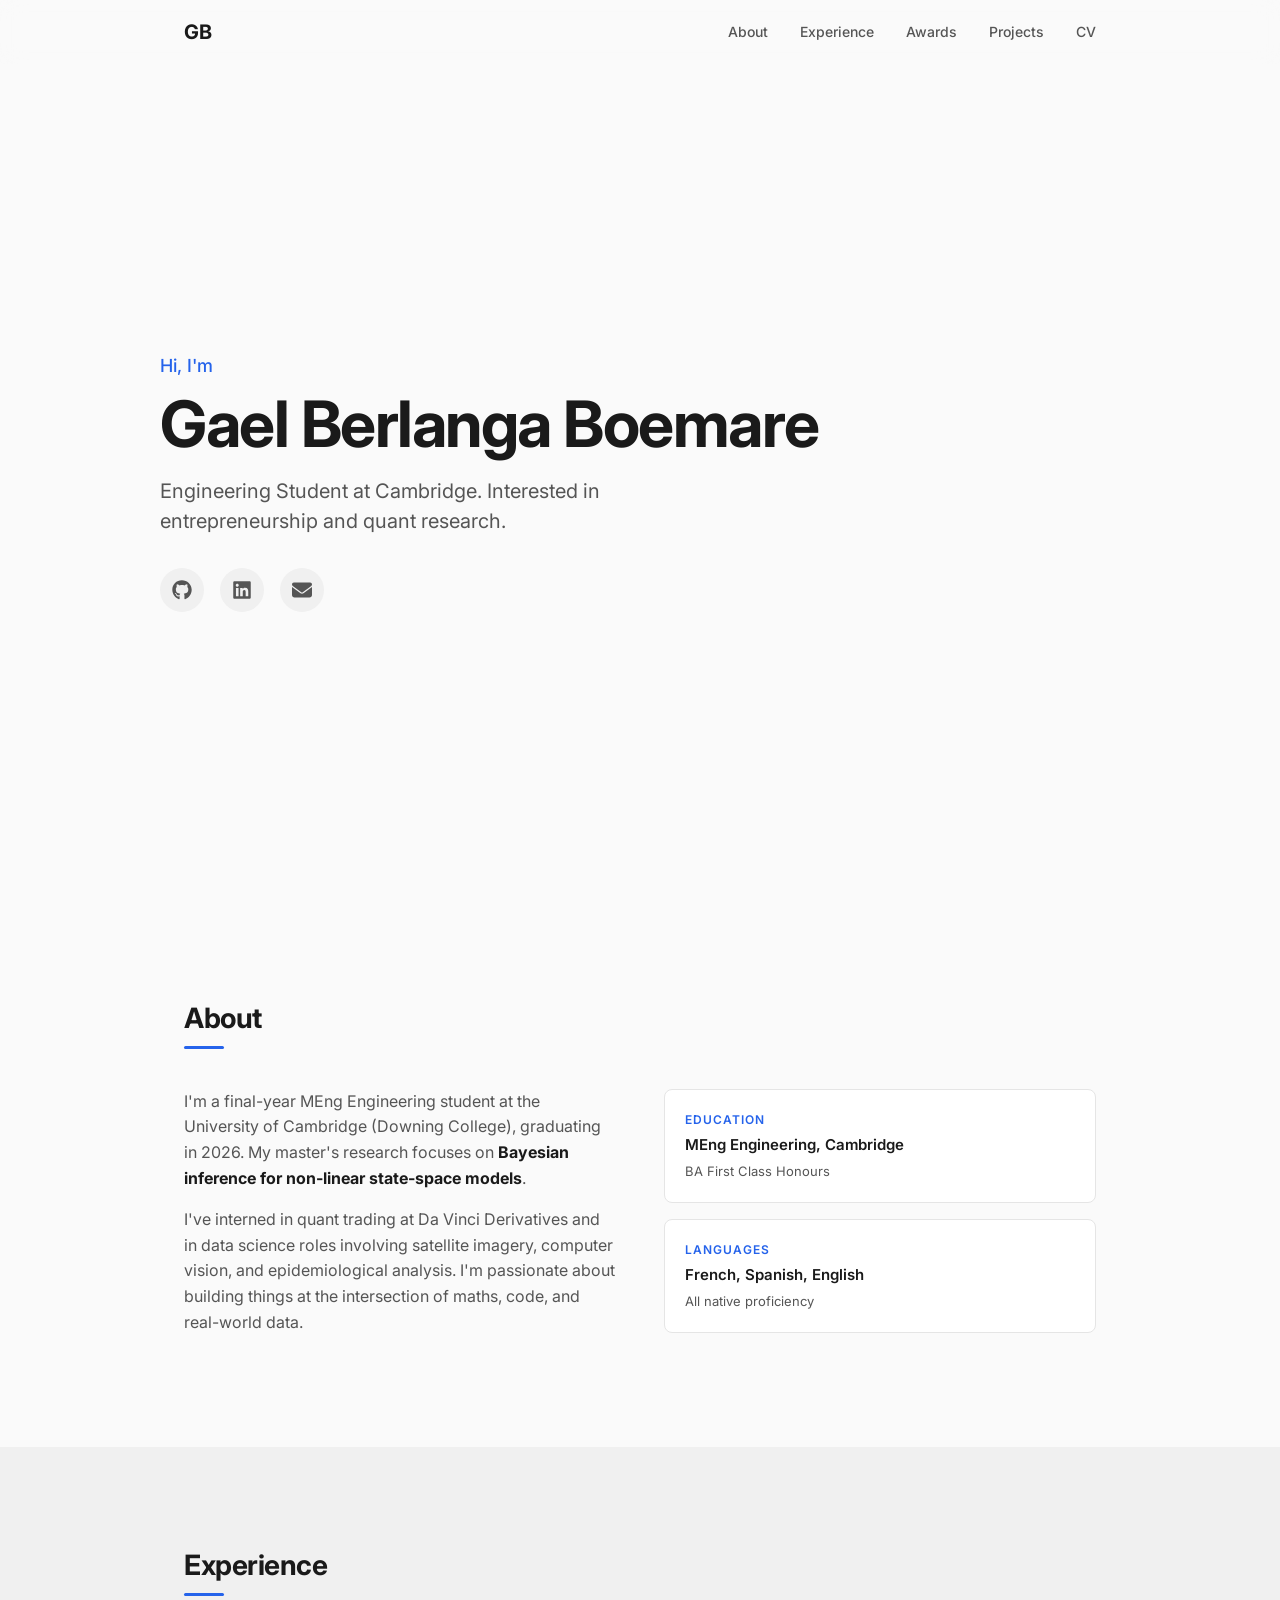
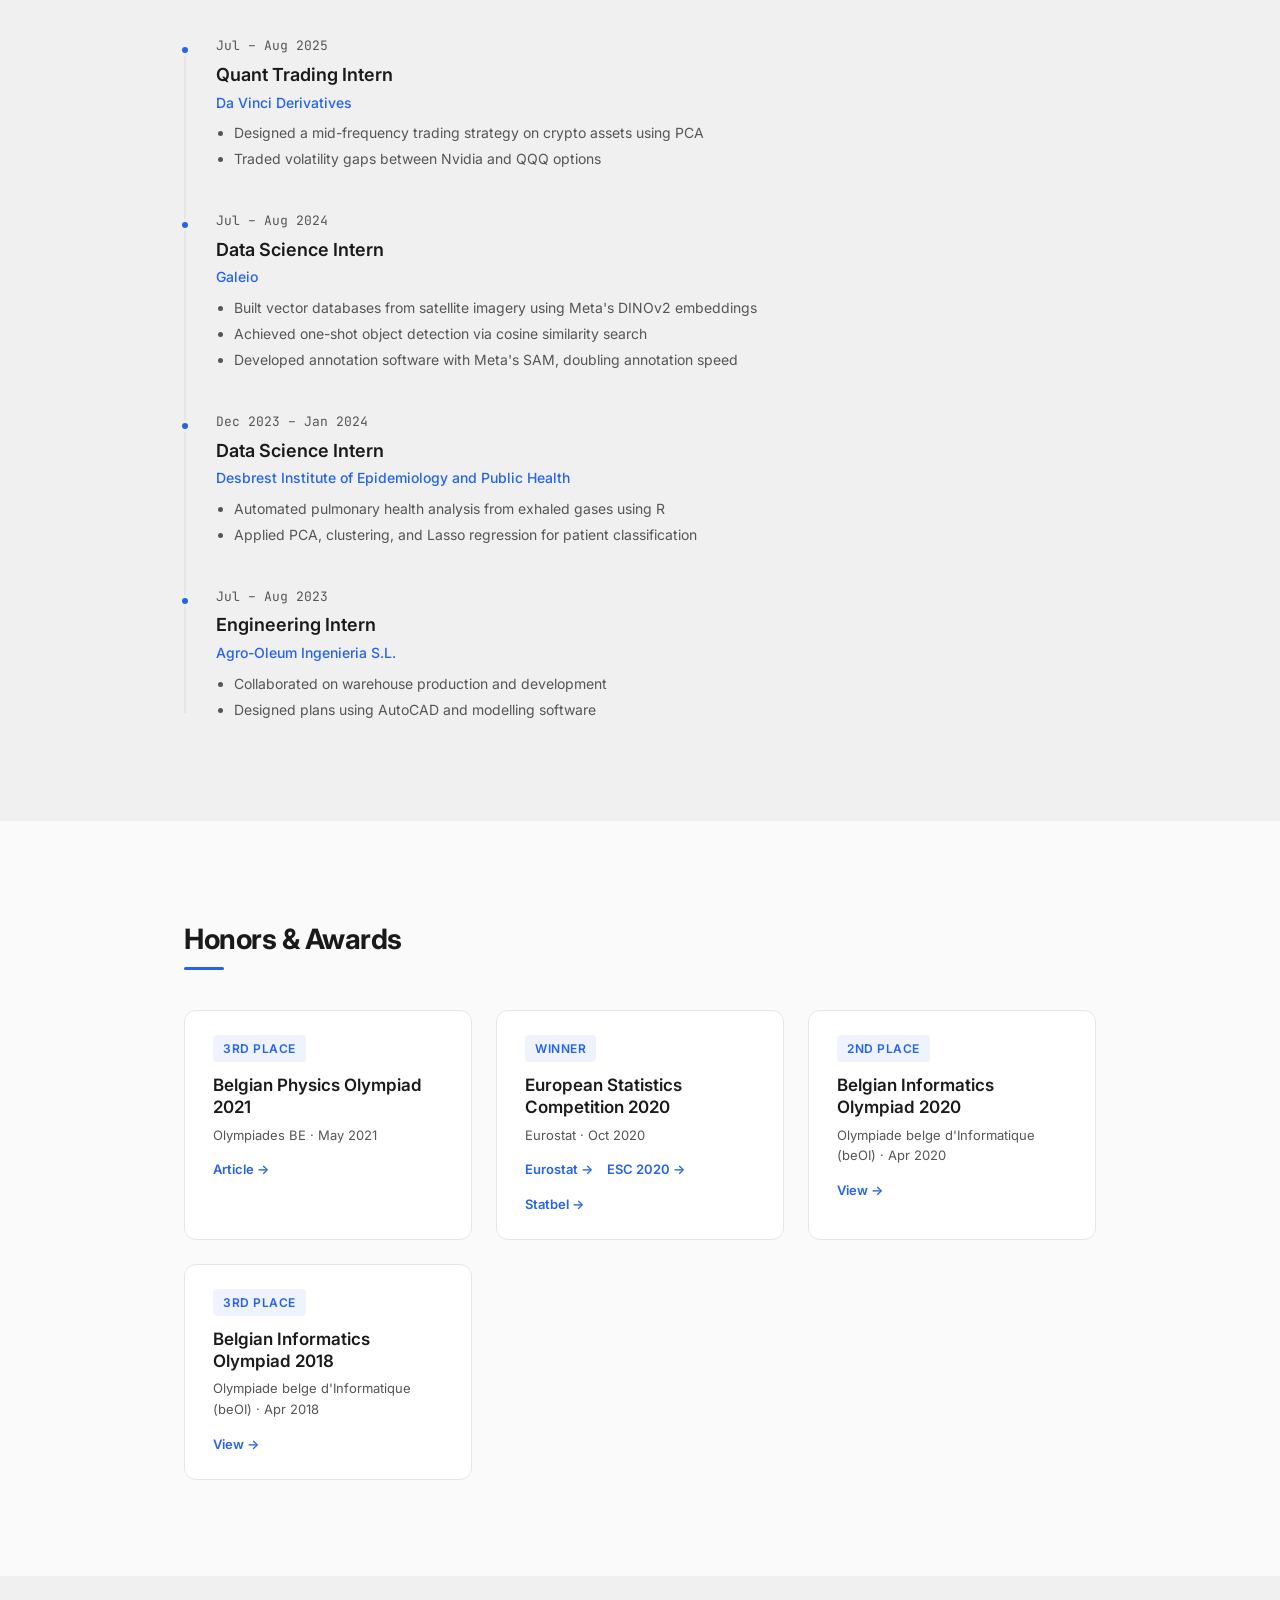
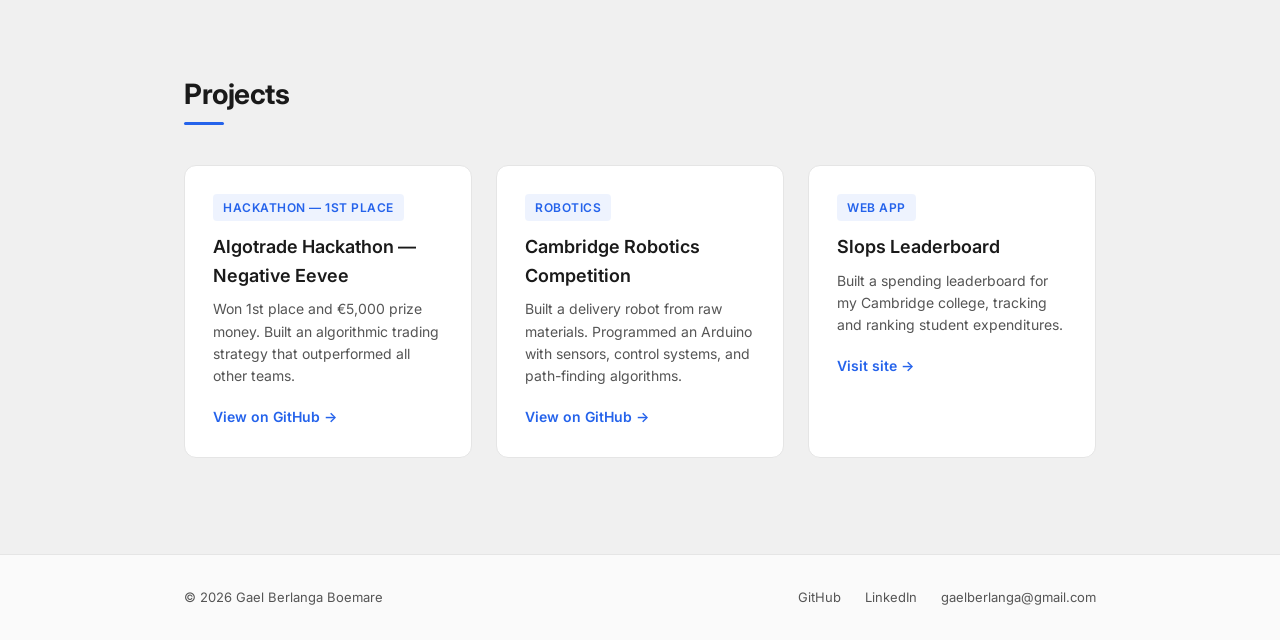
==== commit 9913b8c7: "update contact email to gaelberlanga@gmail.com Co-Authored-By: Claude Opus 4.8 (1M context) <noreply" ====
--- a/index.html
+++ b/index.html
@@ -50,7 +50,7 @@
         <a href="https://linkedin.com/in/gael-berlanga" target="_blank" rel="noopener" aria-label="LinkedIn">
           <svg viewBox="0 0 448 512" fill="currentColor"><path d="M416 32H31.9C14.3 32 0 46.5 0 64.3v383.4C0 465.5 14.3 480 31.9 480H416c17.6 0 32-14.5 32-32.3V64.3c0-17.8-14.4-32.3-32-32.3zM135.4 416H69V202.2h66.5V416zm-33.2-243c-21.3 0-38.5-17.3-38.5-38.5S80.9 96 102.2 96c21.2 0 38.5 17.3 38.5 38.5 0 21.3-17.2 38.5-38.5 38.5zm282.1 243h-66.4V312c0-24.8-.5-56.7-34.5-56.7-34.6 0-39.9 27-39.9 54.9V416h-66.4V202.2h63.7v29.2h.9c8.9-16.8 30.6-34.5 62.9-34.5 67.2 0 79.7 44.3 79.7 101.9V416z"/></svg>
         </a>
-        <a href="mailto:gb700@cam.ac.uk" aria-label="Email">
+        <a href="mailto:gaelberlanga@gmail.com" aria-label="Email">
           <svg viewBox="0 0 512 512" fill="currentColor"><path d="M48 64C21.5 64 0 85.5 0 112c0 15.1 7.1 29.3 19.2 38.4L236.8 313.6c11.4 8.5 27 8.5 38.4 0L492.8 150.4c12.1-9.1 19.2-23.3 19.2-38.4c0-26.5-21.5-48-48-48H48zM0 176V384c0 35.3 28.7 64 64 64H448c35.3 0 64-28.7 64-64V176L294.4 339.2c-22.8 17.1-54 17.1-76.8 0L0 176z"/></svg>
         </a>
       </div>
@@ -231,7 +231,7 @@
       <div class="footer-links">
         <a href="https://github.com/Gael-BB" target="_blank" rel="noopener">GitHub</a>
         <a href="https://linkedin.com/in/gael-berlanga" target="_blank" rel="noopener">LinkedIn</a>
-        <a href="mailto:gb700@cam.ac.uk">gb700@cam.ac.uk</a>
+        <a href="mailto:gaelberlanga@gmail.com">gaelberlanga@gmail.com</a>
       </div>
     </div>
   </footer>
